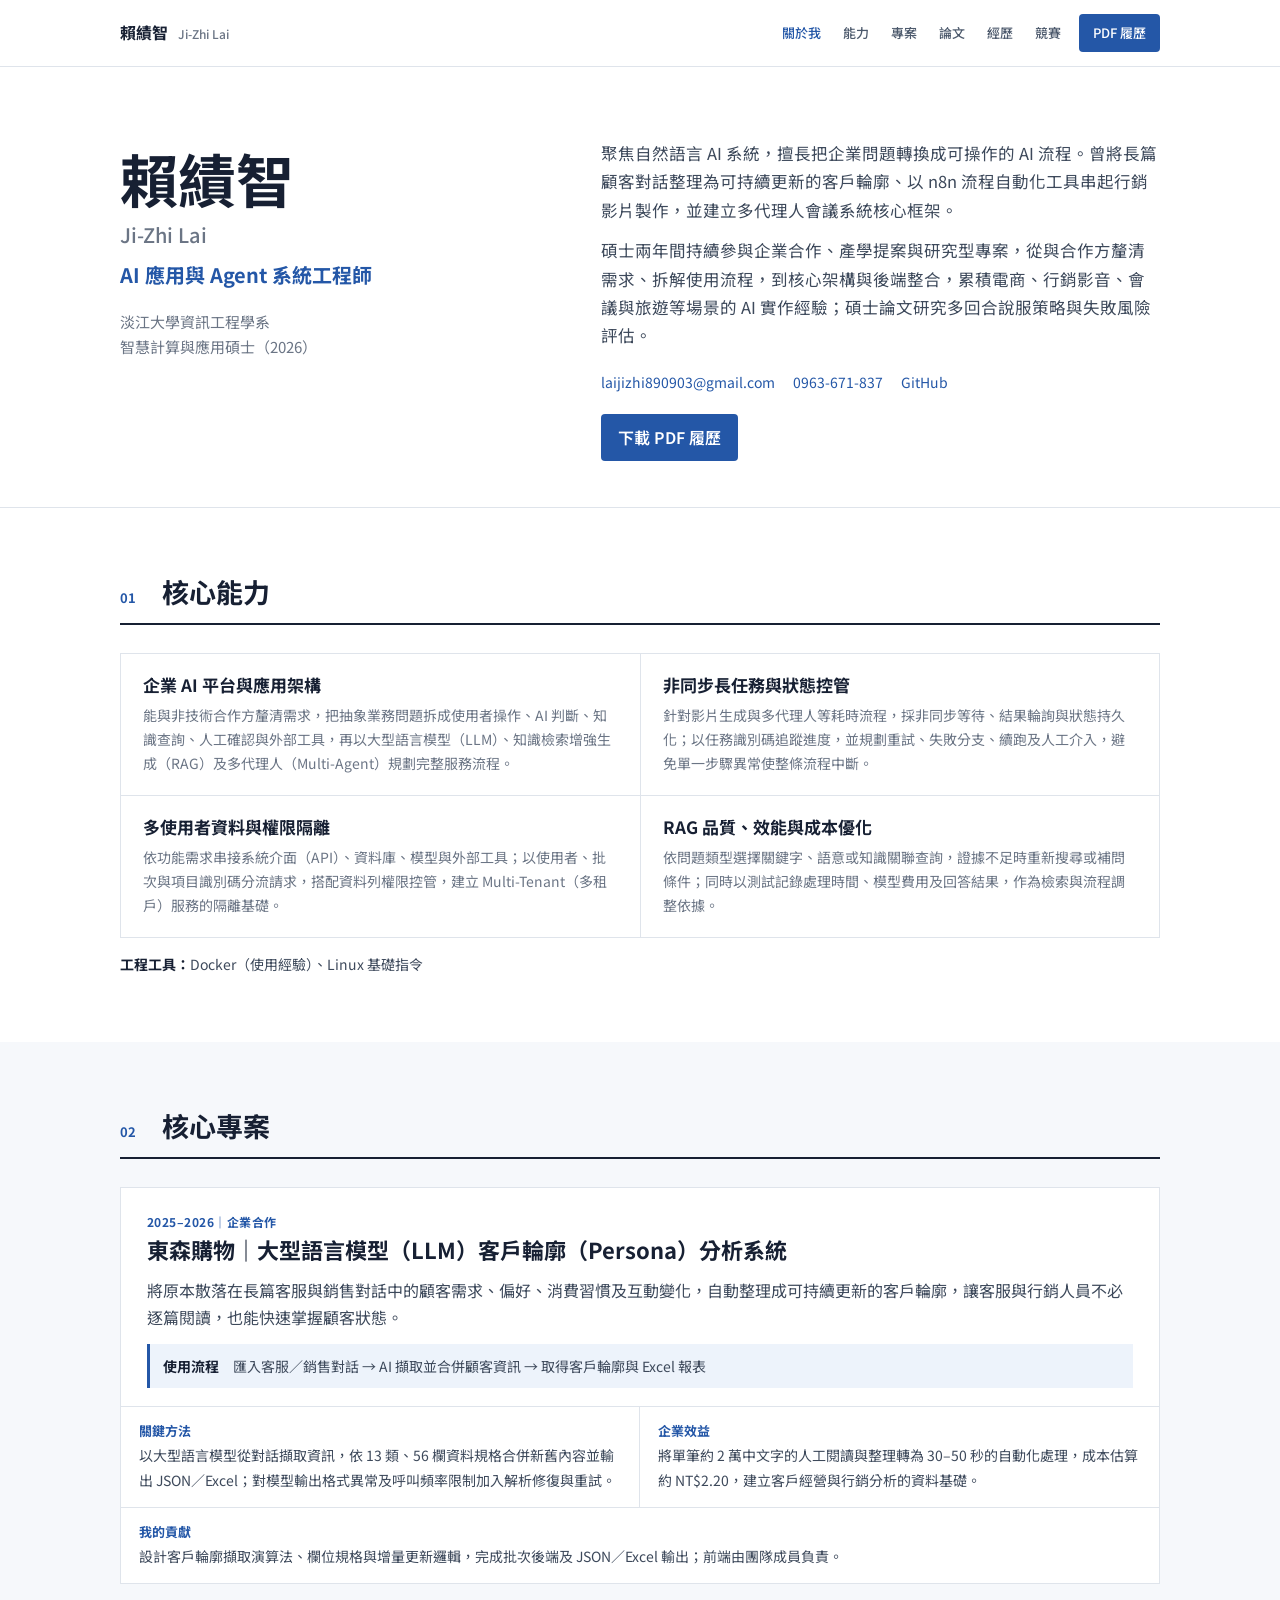
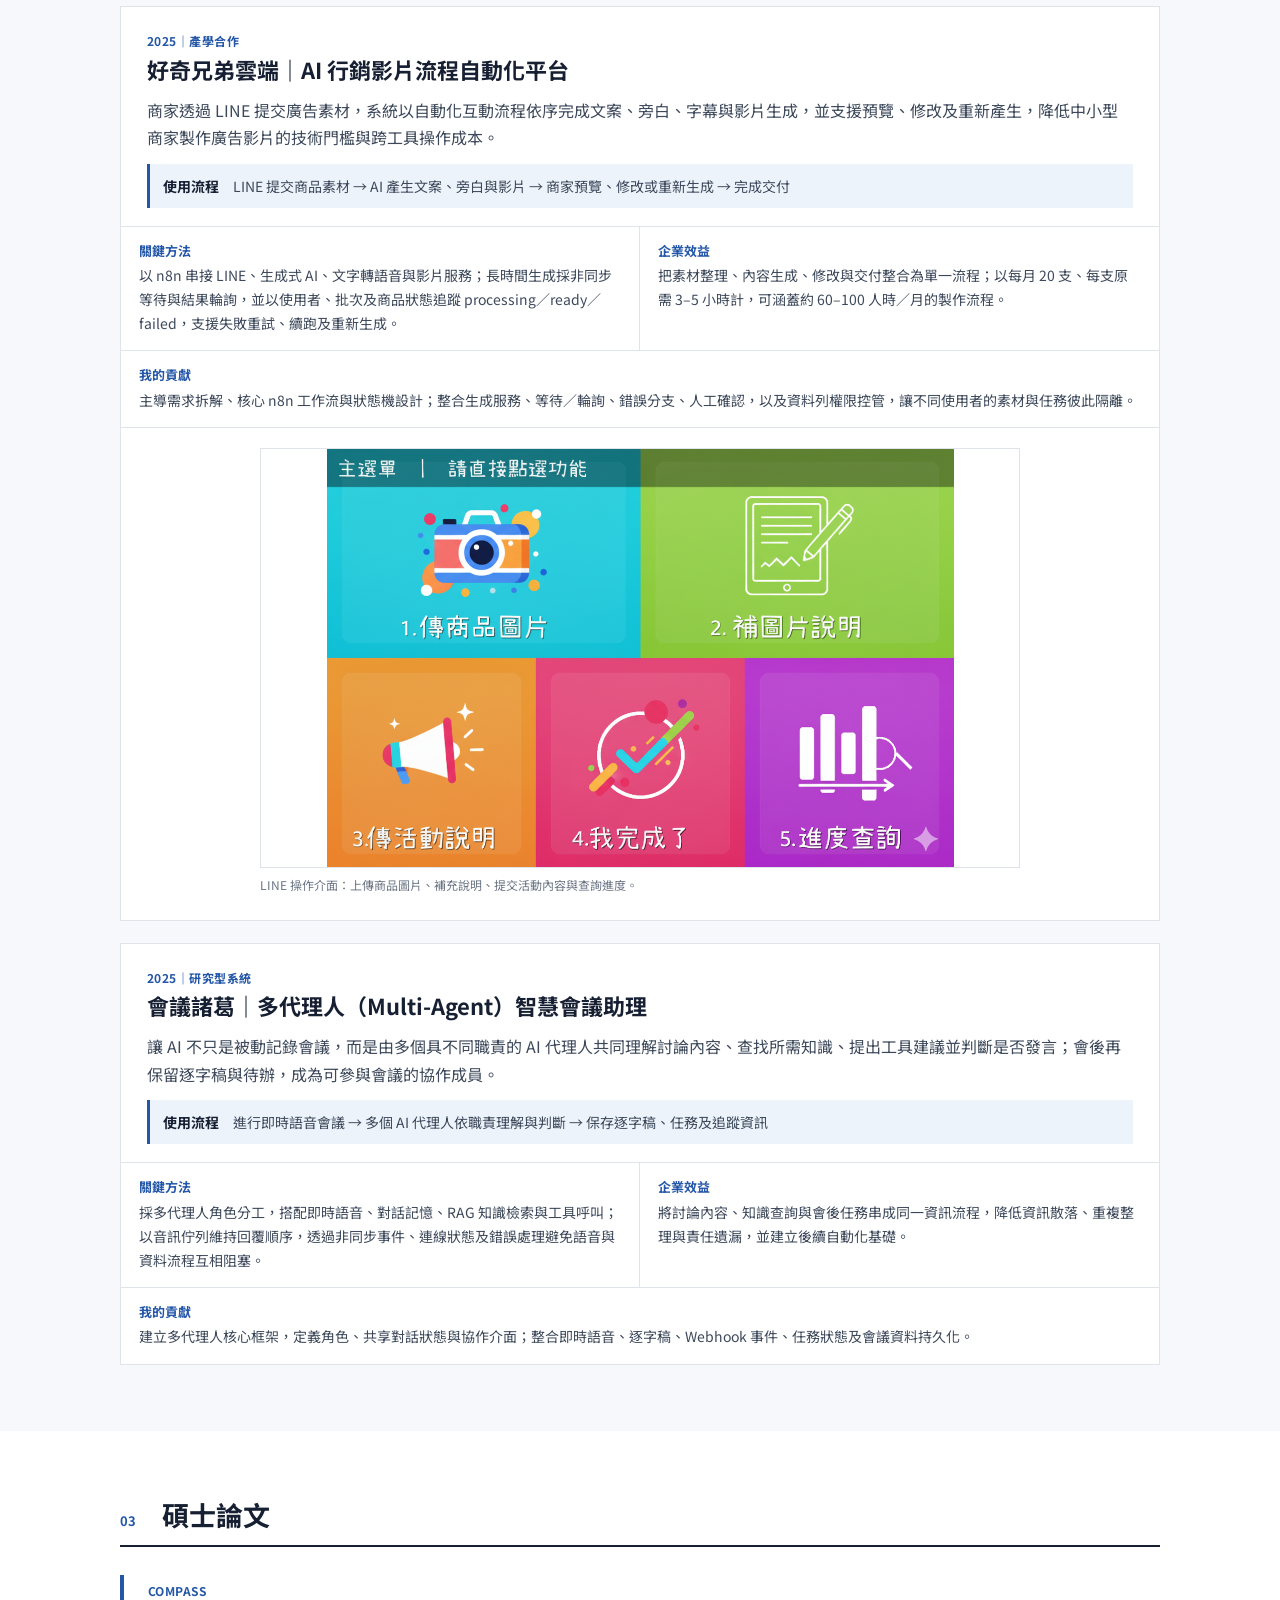
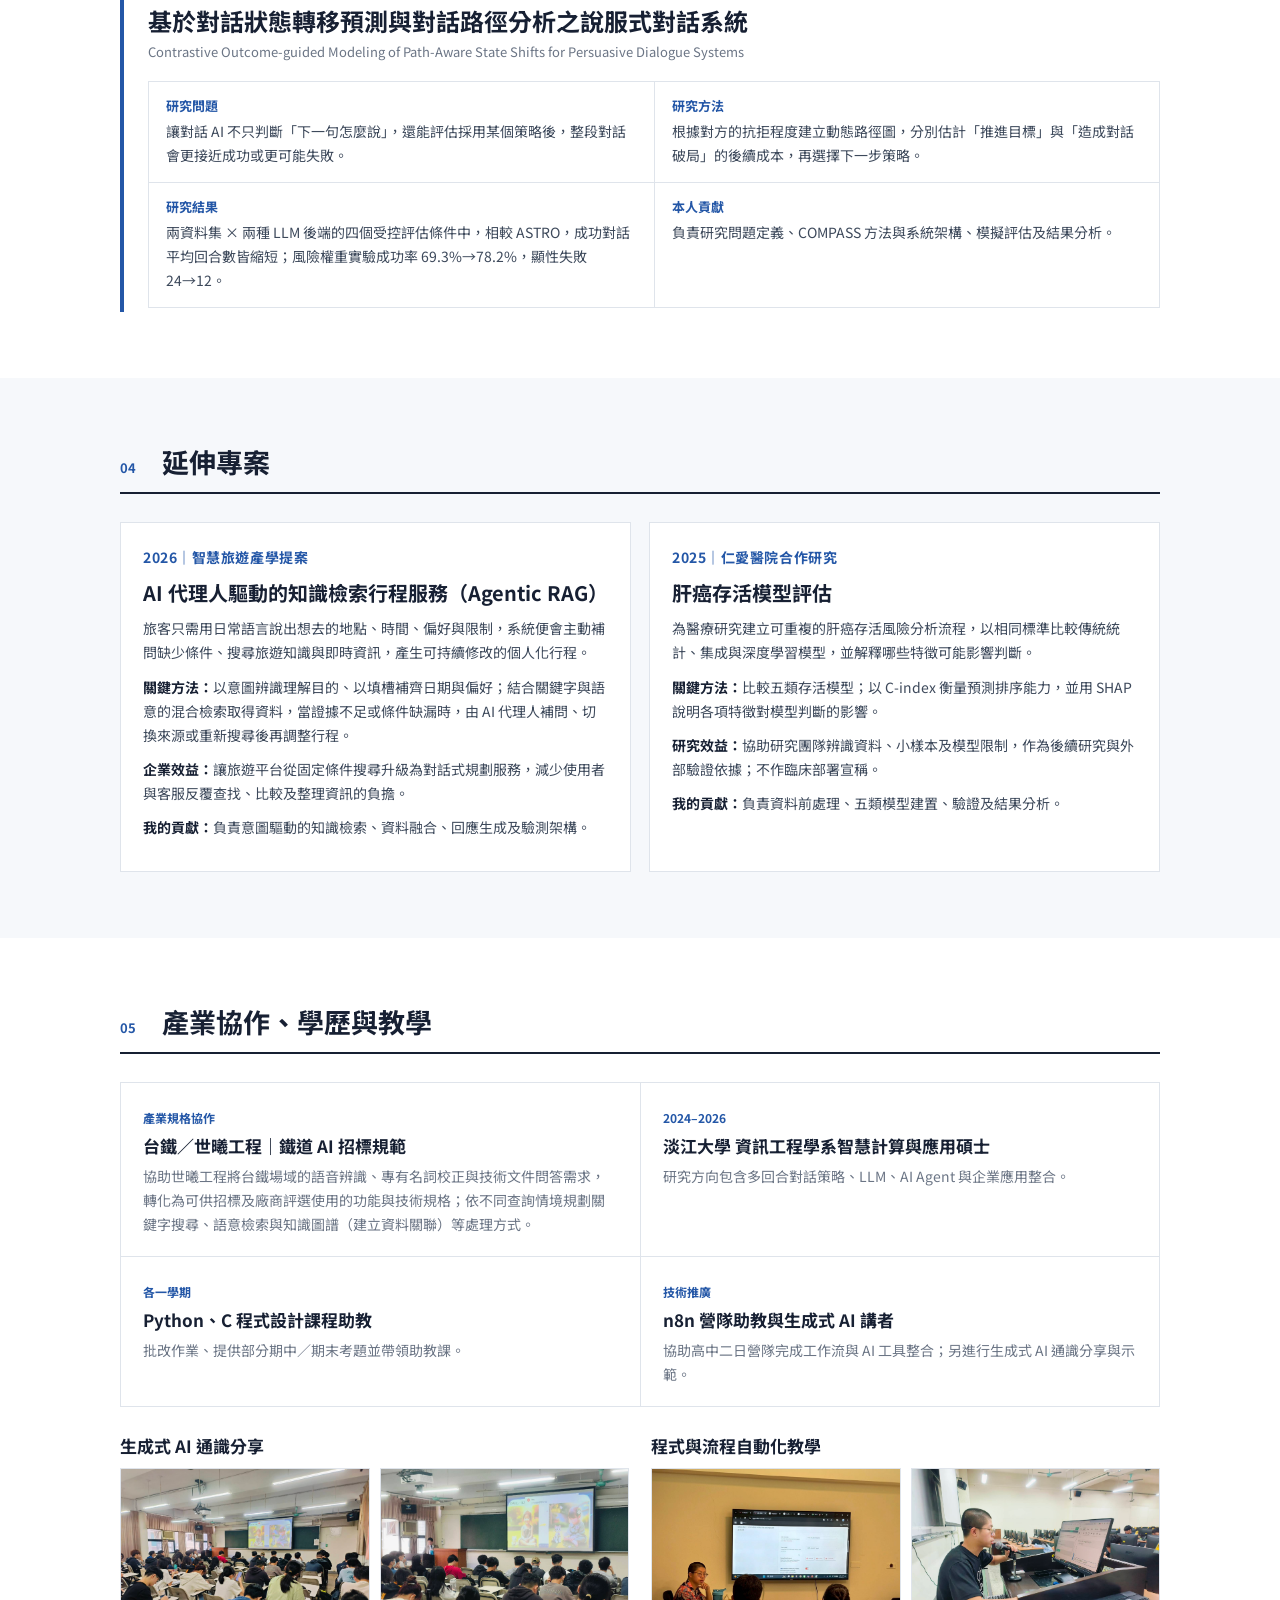
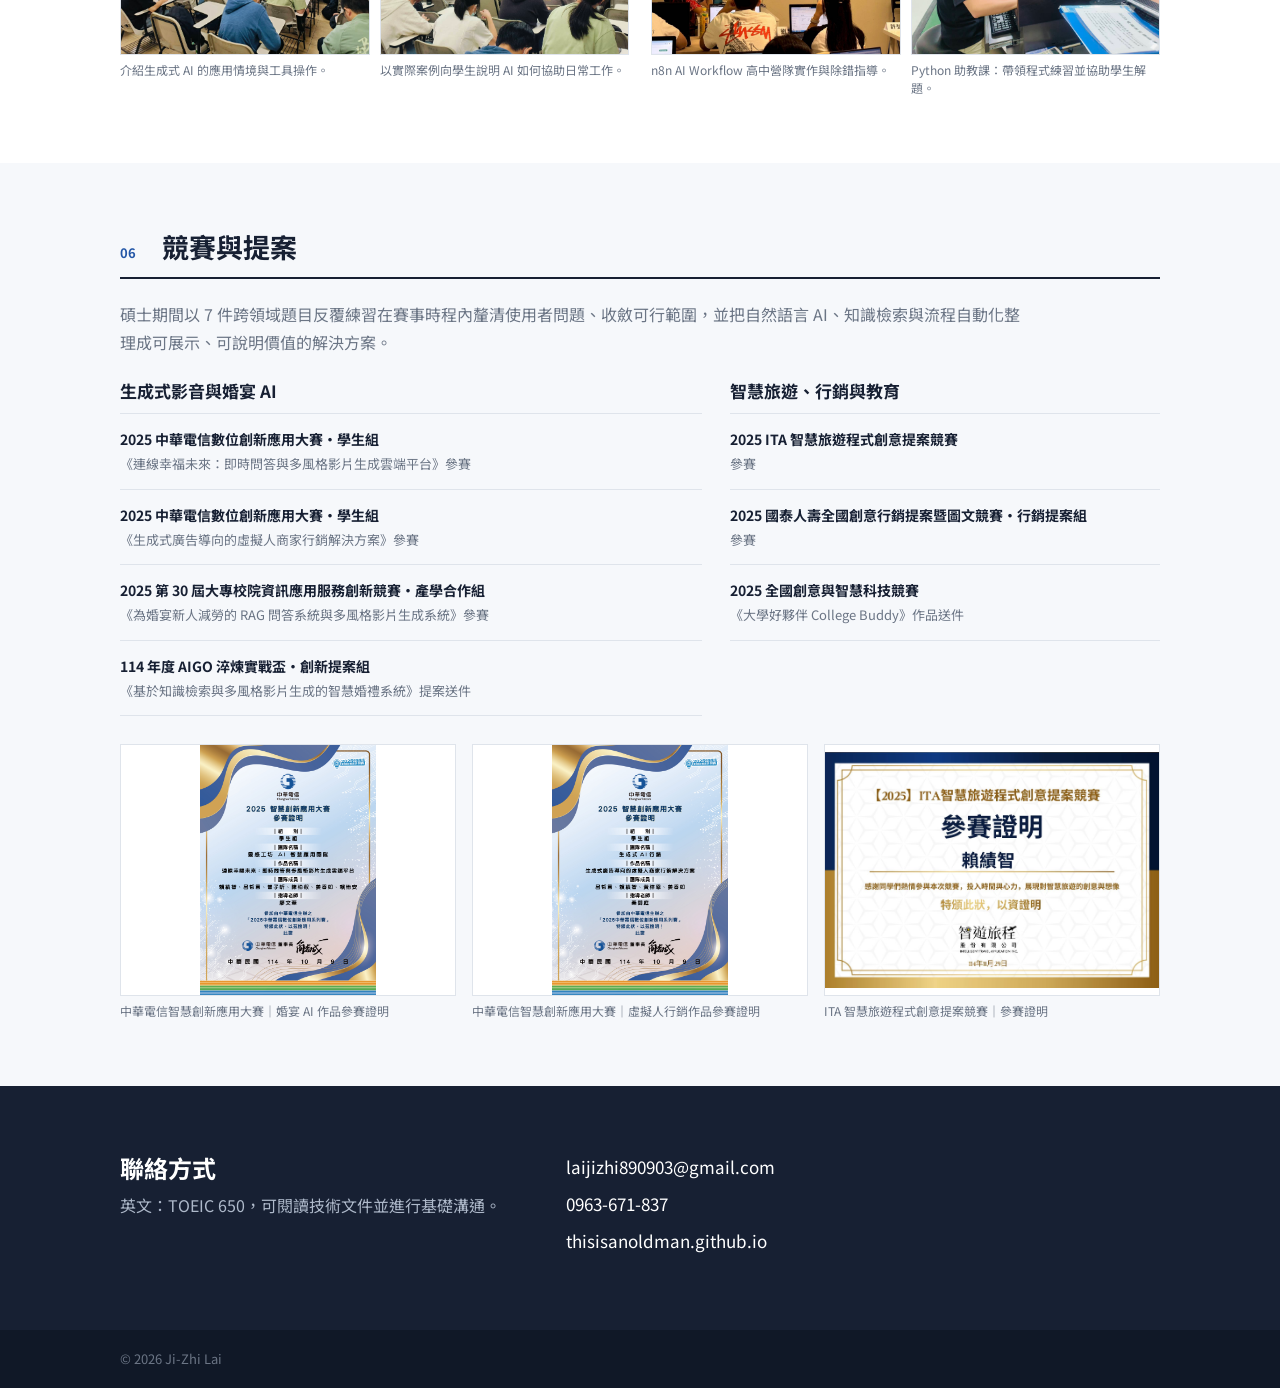
==== index.html @ d671dd52 "Refine resume narrative and project evidence" ====
<!doctype html>
<html lang="zh-Hant-TW">
<head>
  <meta charset="utf-8">
  <meta name="viewport" content="width=device-width, initial-scale=1">
  <meta name="description" content="賴績智的 NLP、LLM、Multi-Agent、RAG 與流程自動化履歷。">
  <meta name="theme-color" content="#ffffff">
  <title>賴績智 Ji-Zhi Lai｜AI 應用與 Agent 系統工程師</title>
  <link rel="preconnect" href="https://fonts.googleapis.com">
  <link rel="preconnect" href="https://fonts.gstatic.com" crossorigin>
  <link href="https://fonts.googleapis.com/css2?family=Noto+Sans+TC:wght@400;500;600;700&display=swap" rel="stylesheet">
  <link rel="stylesheet" href="styles.css">
  <script src="script.js" defer></script>
</head>
<body>
  <a class="skip-link" href="#main">跳至主要內容</a>

  <header class="site-header">
    <div class="container header-inner">
      <a class="brand" href="#about">賴績智 <span>Ji-Zhi Lai</span></a>
      <button class="menu-toggle" type="button" aria-expanded="false" aria-controls="site-nav" aria-label="開啟導覽"><span></span><span></span><span></span></button>
      <nav id="site-nav" class="site-nav" aria-label="履歷章節">
        <a href="#about">關於我</a>
        <a href="#skills">能力</a>
        <a href="#projects">專案</a>
        <a href="#research">論文</a>
        <a href="#experience">經歷</a>
        <a href="#competitions">競賽</a>
        <a class="pdf-link" href="resume.pdf" download>PDF 履歷</a>
      </nav>
    </div>
  </header>

  <main id="main">
    <section id="about" class="hero">
      <div class="container hero-grid">
        <div class="identity">
          <h1>賴績智 <span>Ji-Zhi Lai</span></h1>
          <p class="job-title">AI 應用與 Agent 系統工程師</p>
          <p class="degree">淡江大學資訊工程學系<br>智慧計算與應用碩士（2026）</p>
        </div>
        <div class="hero-copy">
          <p>聚焦自然語言 AI 系統，擅長把企業問題轉換成可操作的 AI 流程。曾將長篇顧客對話整理為可持續更新的客戶輪廓、以 n8n 流程自動化工具串起行銷影片製作，並建立多代理人會議系統核心框架。</p>
          <p>碩士兩年間持續參與企業合作、產學提案與研究型專案，從與合作方釐清需求、拆解使用流程，到核心架構與後端整合，累積電商、行銷影音、會議與旅遊等場景的 AI 實作經驗；碩士論文研究多回合說服策略與失敗風險評估。</p>
          <div class="contact-list">
            <a href="mailto:laijizhi890903@gmail.com">laijizhi890903@gmail.com</a>
            <a href="tel:+886963671837">0963-671-837</a>
            <a href="https://github.com/thisisanOldMan" target="_blank" rel="noreferrer">GitHub</a>
          </div>
          <a class="primary-button" href="resume.pdf" download>下載 PDF 履歷</a>
        </div>
      </div>
    </section>

    <section id="skills" class="section">
      <div class="container">
        <div class="section-title"><p>01</p><h2>核心能力</h2></div>
        <div class="skill-grid">
          <article><h3>企業 AI 平台與應用架構</h3><p>能與非技術合作方釐清需求，把抽象業務問題拆成使用者操作、AI 判斷、知識查詢、人工確認與外部工具，再以大型語言模型（LLM）、知識檢索增強生成（RAG）及多代理人（Multi-Agent）規劃完整服務流程。</p></article>
          <article><h3>非同步長任務與狀態控管</h3><p>針對影片生成與多代理人等耗時流程，採非同步等待、結果輪詢與狀態持久化；以任務識別碼追蹤進度，並規劃重試、失敗分支、續跑及人工介入，避免單一步驟異常使整條流程中斷。</p></article>
          <article><h3>多使用者資料與權限隔離</h3><p>依功能需求串接系統介面（API）、資料庫、模型與外部工具；以使用者、批次與項目識別碼分流請求，搭配資料列權限控管，建立 Multi-Tenant（多租戶）服務的隔離基礎。</p></article>
          <article><h3>RAG 品質、效能與成本優化</h3><p>依問題類型選擇關鍵字、語意或知識關聯查詢，證據不足時重新搜尋或補問條件；同時以測試記錄處理時間、模型費用及回答結果，作為檢索與流程調整依據。</p></article>
        </div>
        <p class="tool-note"><strong>工程工具：</strong>Docker（使用經驗）、Linux 基礎指令</p>
      </div>
    </section>

    <section id="projects" class="section section-muted">
      <div class="container">
        <div class="section-title"><p>02</p><h2>核心專案</h2></div>

        <article class="project-card">
          <header><p>2025–2026｜企業合作</p><h3>東森購物｜大型語言模型（LLM）客戶輪廓（Persona）分析系統</h3></header>
          <p class="project-lead">將原本散落在長篇客服與銷售對話中的顧客需求、偏好、消費習慣及互動變化，自動整理成可持續更新的客戶輪廓，讓客服與行銷人員不必逐篇閱讀，也能快速掌握顧客狀態。</p>
          <p class="flow"><strong>使用流程</strong>　匯入客服／銷售對話 → AI 擷取並合併顧客資訊 → 取得客戶輪廓與 Excel 報表</p>
          <div class="project-grid">
            <div><h4>關鍵方法</h4><p>以大型語言模型從對話擷取資訊，依 13 類、56 欄資料規格合併新舊內容並輸出 JSON／Excel；對模型輸出格式異常及呼叫頻率限制加入解析修復與重試。</p></div>
            <div><h4>企業效益</h4><p>將單筆約 2 萬中文字的人工閱讀與整理轉為 30–50 秒的自動化處理，成本估算約 NT$2.20，建立客戶經營與行銷分析的資料基礎。</p></div>
            <div class="wide"><h4>我的貢獻</h4><p>設計客戶輪廓擷取演算法、欄位規格與增量更新邏輯，完成批次後端及 JSON／Excel 輸出；前端由團隊成員負責。</p></div>
          </div>
        </article>

        <article class="project-card">
          <header><p>2025｜產學合作</p><h3>好奇兄弟雲端｜AI 行銷影片流程自動化平台</h3></header>
          <p class="project-lead">商家透過 LINE 提交廣告素材，系統以自動化互動流程依序完成文案、旁白、字幕與影片生成，並支援預覽、修改及重新產生，降低中小型商家製作廣告影片的技術門檻與跨工具操作成本。</p>
          <p class="flow"><strong>使用流程</strong>　LINE 提交商品素材 → AI 產生文案、旁白與影片 → 商家預覽、修改或重新生成 → 完成交付</p>
          <div class="project-grid">
            <div><h4>關鍵方法</h4><p>以 n8n 串接 LINE、生成式 AI、文字轉語音與影片服務；長時間生成採非同步等待與結果輪詢，並以使用者、批次及商品狀態追蹤 processing／ready／failed，支援失敗重試、續跑及重新生成。</p></div>
            <div><h4>企業效益</h4><p>把素材整理、內容生成、修改與交付整合為單一流程；以每月 20 支、每支原需 3–5 小時計，可涵蓋約 60–100 人時／月的製作流程。</p></div>
            <div class="wide"><h4>我的貢獻</h4><p>主導需求拆解、核心 n8n 工作流與狀態機設計；整合生成服務、等待／輪詢、錯誤分支、人工確認，以及資料列權限控管，讓不同使用者的素材與任務彼此隔離。</p></div>
          </div>
          <figure class="project-visual"><img src="assets/good-brothers-line-menu.png" alt="商家在 LINE 上操作 AI 行銷影片服務的功能選單" loading="lazy"><figcaption>LINE 操作介面：上傳商品圖片、補充說明、提交活動內容與查詢進度。</figcaption></figure>
        </article>

        <article class="project-card">
          <header><p>2025｜研究型系統</p><h3>會議諸葛｜多代理人（Multi-Agent）智慧會議助理</h3></header>
          <p class="project-lead">讓 AI 不只是被動記錄會議，而是由多個具不同職責的 AI 代理人共同理解討論內容、查找所需知識、提出工具建議並判斷是否發言；會後再保留逐字稿與待辦，成為可參與會議的協作成員。</p>
          <p class="flow"><strong>使用流程</strong>　進行即時語音會議 → 多個 AI 代理人依職責理解與判斷 → 保存逐字稿、任務及追蹤資訊</p>
          <div class="project-grid">
            <div><h4>關鍵方法</h4><p>採多代理人角色分工，搭配即時語音、對話記憶、RAG 知識檢索與工具呼叫；以音訊佇列維持回覆順序，透過非同步事件、連線狀態及錯誤處理避免語音與資料流程互相阻塞。</p></div>
            <div><h4>企業效益</h4><p>將討論內容、知識查詢與會後任務串成同一資訊流程，降低資訊散落、重複整理與責任遺漏，並建立後續自動化基礎。</p></div>
            <div class="wide"><h4>我的貢獻</h4><p>建立多代理人核心框架，定義角色、共享對話狀態與協作介面；整合即時語音、逐字稿、Webhook 事件、任務狀態及會議資料持久化。</p></div>
          </div>
        </article>
      </div>
    </section>

    <section id="research" class="section">
      <div class="container">
        <div class="section-title"><p>03</p><h2>碩士論文</h2></div>
        <article class="thesis-card">
          <p class="kicker">COMPASS</p>
          <h3>基於對話狀態轉移預測與對話路徑分析之說服式對話系統</h3>
          <p class="english-title">Contrastive Outcome-guided Modeling of Path-Aware State Shifts for Persuasive Dialogue Systems</p>
          <div class="thesis-grid">
            <div><h4>研究問題</h4><p>讓對話 AI 不只判斷「下一句怎麼說」，還能評估採用某個策略後，整段對話會更接近成功或更可能失敗。</p></div>
            <div><h4>研究方法</h4><p>根據對方的抗拒程度建立動態路徑圖，分別估計「推進目標」與「造成對話破局」的後續成本，再選擇下一步策略。</p></div>
            <div><h4>研究結果</h4><p>兩資料集 × 兩種 LLM 後端的四個受控評估條件中，相較 ASTRO，成功對話平均回合數皆縮短；風險權重實驗成功率 69.3%→78.2%，顯性失敗 24→12。</p></div>
            <div><h4>本人貢獻</h4><p>負責研究問題定義、COMPASS 方法與系統架構、模擬評估及結果分析。</p></div>
          </div>
        </article>
      </div>
    </section>

    <section id="additional-projects" class="section section-muted">
      <div class="container">
        <div class="section-title"><p>04</p><h2>延伸專案</h2></div>
        <div class="compact-projects">
          <article>
            <p class="kicker">2026｜智慧旅遊產學提案</p>
            <h3>AI 代理人驅動的知識檢索行程服務（Agentic RAG）</h3>
            <p>旅客只需用日常語言說出想去的地點、時間、偏好與限制，系統便會主動補問缺少條件、搜尋旅遊知識與即時資訊，產生可持續修改的個人化行程。</p>
            <p><strong>關鍵方法：</strong>以意圖辨識理解目的、以填槽補齊日期與偏好；結合關鍵字與語意的混合檢索取得資料，當證據不足或條件缺漏時，由 AI 代理人補問、切換來源或重新搜尋後再調整行程。</p>
            <p><strong>企業效益：</strong>讓旅遊平台從固定條件搜尋升級為對話式規劃服務，減少使用者與客服反覆查找、比較及整理資訊的負擔。</p>
            <p><strong>我的貢獻：</strong>負責意圖驅動的知識檢索、資料融合、回應生成及驗測架構。</p>
          </article>
          <article>
            <p class="kicker">2025｜仁愛醫院合作研究</p>
            <h3>肝癌存活模型評估</h3>
            <p>為醫療研究建立可重複的肝癌存活風險分析流程，以相同標準比較傳統統計、集成與深度學習模型，並解釋哪些特徵可能影響判斷。</p>
            <p><strong>關鍵方法：</strong>比較五類存活模型；以 C-index 衡量預測排序能力，並用 SHAP 說明各項特徵對模型判斷的影響。</p>
            <p><strong>研究效益：</strong>協助研究團隊辨識資料、小樣本及模型限制，作為後續研究與外部驗證依據；不作臨床部署宣稱。</p>
            <p><strong>我的貢獻：</strong>負責資料前處理、五類模型建置、驗證及結果分析。</p>
          </article>
        </div>
      </div>
    </section>

    <section id="experience" class="section">
      <div class="container">
        <div class="section-title"><p>05</p><h2>產業協作、學歷與教學</h2></div>
        <div class="experience-grid">
          <article><span>產業規格協作</span><h3>台鐵／世曦工程｜鐵道 AI 招標規範</h3><p>協助世曦工程將台鐵場域的語音辨識、專有名詞校正與技術文件問答需求，轉化為可供招標及廠商評選使用的功能與技術規格；依不同查詢情境規劃關鍵字搜尋、語意檢索與知識圖譜（建立資料關聯）等處理方式。</p></article>
          <article><span>2024–2026</span><h3>淡江大學 資訊工程學系智慧計算與應用碩士</h3><p>研究方向包含多回合對話策略、LLM、AI Agent 與企業應用整合。</p></article>
          <article><span>各一學期</span><h3>Python、C 程式設計課程助教</h3><p>批改作業、提供部分期中／期末考題並帶領助教課。</p></article>
          <article><span>技術推廣</span><h3>n8n 營隊助教與生成式 AI 講者</h3><p>協助高中二日營隊完成工作流與 AI 工具整合；另進行生成式 AI 通識分享與示範。</p></article>
        </div>
        <div class="photo-stories" aria-label="教學與演講活動照片">
          <section><h3>生成式 AI 通識分享</h3><div class="photo-grid"><figure><img src="assets/talk-generative-ai-01.jpg" alt="賴績智在教室進行生成式 AI 通識演講" loading="lazy"><figcaption>介紹生成式 AI 的應用情境與工具操作。</figcaption></figure><figure><img src="assets/talk-generative-ai-02.jpg" alt="生成式 AI 通識分享現場" loading="lazy"><figcaption>以實際案例向學生說明 AI 如何協助日常工作。</figcaption></figure></div></section>
          <section><h3>程式與流程自動化教學</h3><div class="photo-grid"><figure><img src="assets/teaching-n8n-workshop.jpg" alt="n8n 流程自動化課程現場" loading="lazy"><figcaption>n8n AI Workflow 高中營隊實作與除錯指導。</figcaption></figure><figure><img src="assets/teaching-python-class.jpg" alt="Python 程式設計助教課現場" loading="lazy"><figcaption>Python 助教課：帶領程式練習並協助學生解題。</figcaption></figure></div></section>
        </div>
      </div>
    </section>

    <section id="competitions" class="section section-muted">
      <div class="container">
        <div class="section-title"><p>06</p><h2>競賽與提案</h2></div>
        <p class="section-intro">碩士期間以 7 件跨領域題目反覆練習在賽事時程內釐清使用者問題、收斂可行範圍，並把自然語言 AI、知識檢索與流程自動化整理成可展示、可說明價值的解決方案。</p>
        <div class="competition-groups">
          <section><h3>生成式影音與婚宴 AI</h3><ul>
            <li><strong>2025 中華電信數位創新應用大賽・學生組</strong><span>《連線幸福未來：即時問答與多風格影片生成雲端平台》參賽</span></li>
            <li><strong>2025 中華電信數位創新應用大賽・學生組</strong><span>《生成式廣告導向的虛擬人商家行銷解決方案》參賽</span></li>
            <li><strong>2025 第 30 屆大專校院資訊應用服務創新競賽・產學合作組</strong><span>《為婚宴新人減勞的 RAG 問答系統與多風格影片生成系統》參賽</span></li>
            <li><strong>114 年度 AIGO 淬煉實戰盃・創新提案組</strong><span>《基於知識檢索與多風格影片生成的智慧婚禮系統》提案送件</span></li>
          </ul></section>
          <section><h3>智慧旅遊、行銷與教育</h3><ul>
            <li><strong>2025 ITA 智慧旅遊程式創意提案競賽</strong><span>參賽</span></li>
            <li><strong>2025 國泰人壽全國創意行銷提案暨圖文競賽・行銷提案組</strong><span>參賽</span></li>
            <li><strong>2025 全國創意與智慧科技競賽</strong><span>《大學好夥伴 College Buddy》作品送件</span></li>
          </ul></section>
        </div>
        <div class="certificate-gallery" aria-label="正式參賽證明">
          <figure><a href="assets/certificate-cht-wedding.jpg" target="_blank" rel="noreferrer"><img src="assets/certificate-cht-wedding.jpg" alt="中華電信智慧創新應用大賽婚宴作品參賽證明" loading="lazy"></a><figcaption>中華電信智慧創新應用大賽｜婚宴 AI 作品參賽證明</figcaption></figure>
          <figure><a href="assets/certificate-cht-virtual-human.jpg" target="_blank" rel="noreferrer"><img src="assets/certificate-cht-virtual-human.jpg" alt="中華電信智慧創新應用大賽虛擬人行銷作品參賽證明" loading="lazy"></a><figcaption>中華電信智慧創新應用大賽｜虛擬人行銷作品參賽證明</figcaption></figure>
          <figure><a href="assets/certificate-ita-travel.jpg" target="_blank" rel="noreferrer"><img src="assets/certificate-ita-travel.jpg" alt="ITA 智慧旅遊程式創意提案競賽參賽證明" loading="lazy"></a><figcaption>ITA 智慧旅遊程式創意提案競賽｜參賽證明</figcaption></figure>
        </div>
      </div>
    </section>

    <section id="contact" class="section contact-section">
      <div class="container contact-grid">
        <div><h2>聯絡方式</h2><p>英文：TOEIC 650，可閱讀技術文件並進行基礎溝通。</p></div>
        <div><a href="mailto:laijizhi890903@gmail.com">laijizhi890903@gmail.com</a><a href="tel:+886963671837">0963-671-837</a><a href="https://thisisanoldman.github.io">thisisanoldman.github.io</a></div>
      </div>
    </section>
  </main>
  <footer class="site-footer"><div class="container">© 2026 Ji-Zhi Lai</div></footer>
</body>
</html>
---- styles.css ----
:root {
  --white: #fff;
  --soft: #f6f8fb;
  --text: #172033;
  --body: #3d495b;
  --muted: #6b7585;
  --blue: #2457a7;
  --blue-soft: #edf3fb;
  --line: #dfe4eb;
  --container: 1040px;
  --header: 66px;
}

* { box-sizing: border-box; }
html { scroll-behavior: smooth; scroll-padding-top: calc(var(--header) + 20px); }
body { margin: 0; color: var(--body); background: var(--white); font-family: "Noto Sans TC", "Microsoft JhengHei", sans-serif; font-size: 16px; line-height: 1.72; }
a { color: inherit; text-decoration: none; }
h1, h2, h3, h4, p, ul { margin-top: 0; }
h1, h2, h3, h4, strong { color: var(--text); }
h1, h2, h3, h4 { line-height: 1.35; }
:focus-visible { outline: 3px solid var(--blue); outline-offset: 3px; }
.container { width: min(calc(100% - 40px), var(--container)); margin-inline: auto; }
.skip-link { position: fixed; top: 8px; left: 8px; z-index: 1000; transform: translateY(-150%); padding: 8px 12px; color: var(--white); background: var(--text); }
.skip-link:focus { transform: translateY(0); }

.site-header { position: sticky; top: 0; z-index: 100; border-bottom: 1px solid var(--line); background: rgba(255,255,255,.97); }
.header-inner { min-height: var(--header); display: flex; align-items: center; justify-content: space-between; gap: 24px; }
.brand { color: var(--text); font-weight: 700; white-space: nowrap; }
.brand span { margin-left: 6px; color: var(--muted); font-size: 12px; font-weight: 500; }
.site-nav { display: flex; align-items: center; gap: 2px; }
.site-nav a { padding: 8px 10px; color: #4c596c; font-size: 13px; font-weight: 500; }
.site-nav a:hover, .site-nav a[aria-current="true"] { color: var(--blue); }
.site-nav .pdf-link { margin-left: 6px; border-radius: 4px; padding-inline: 14px; color: var(--white); background: var(--blue); }
.menu-toggle { display: none; width: 42px; height: 42px; border: 1px solid var(--line); border-radius: 4px; background: var(--white); }
.menu-toggle span { width: 20px; height: 2px; display: block; margin: 4px auto; background: var(--text); }

.hero { padding: 72px 0 0; border-bottom: 1px solid var(--line); }
.hero-grid { display: grid; grid-template-columns: .85fr 1.15fr; gap: 68px; align-items: start; padding-bottom: 46px; }
h1 { margin-bottom: 10px; font-size: clamp(38px, 6vw, 58px); }
h1 span { display: block; margin-top: 4px; color: var(--muted); font-size: 20px; font-weight: 500; }
.job-title { margin-bottom: 16px; color: var(--blue); font-size: 20px; font-weight: 700; }
.degree { margin: 0; color: var(--muted); font-size: 15px; }
.hero-copy > p { margin-bottom: 12px; font-size: 16.5px; }
.contact-list { display: flex; flex-wrap: wrap; gap: 6px 18px; margin: 20px 0; font-size: 14px; }
.contact-list a { color: var(--blue); }
.primary-button { display: inline-block; border-radius: 4px; padding: 10px 17px; color: var(--white); background: var(--blue); font-weight: 600; }
.section { padding: 66px 0; }
.section-muted { background: var(--soft); }
.section-title { display: grid; grid-template-columns: 42px 1fr; align-items: baseline; margin-bottom: 28px; padding-bottom: 12px; border-bottom: 2px solid var(--text); }
.section-title p { margin: 0; color: var(--blue); font-size: 13px; font-weight: 700; }
.section-title h2 { margin: 0; font-size: 27px; }

.skill-grid { display: grid; grid-template-columns: repeat(2, 1fr); border-top: 1px solid var(--line); border-left: 1px solid var(--line); }
.skill-grid article { padding: 20px 22px; border-right: 1px solid var(--line); border-bottom: 1px solid var(--line); }
.skill-grid h3 { margin-bottom: 6px; font-size: 17px; }
.skill-grid p { margin: 0; color: var(--muted); font-size: 14px; }
.tool-note { margin: 14px 0 0; font-size: 14px; }

.project-card { margin-bottom: 22px; border: 1px solid var(--line); background: var(--white); }
.project-card:last-child { margin-bottom: 0; }
.project-card header { padding: 24px 26px 0; }
.project-card header p, .kicker { margin-bottom: 3px; color: var(--blue); font-size: 12px; font-weight: 700; letter-spacing: .04em; }
.project-card h3 { margin-bottom: 0; font-size: 22px; }
.project-lead { margin: 12px 26px; }
.flow { margin: 0 26px 18px; padding: 10px 13px; border-left: 3px solid var(--blue); background: var(--blue-soft); font-size: 14px; }
.project-grid { display: grid; grid-template-columns: repeat(2, 1fr); border-top: 1px solid var(--line); }
.project-grid > div { padding: 15px 18px; border-right: 1px solid var(--line); border-bottom: 1px solid var(--line); }
.project-grid > div:nth-child(2n) { border-right: 0; }
.project-grid > .wide { grid-column: 1 / -1; border-right: 0; border-bottom: 0; }
.project-grid h4, .thesis-grid h4 { margin-bottom: 4px; color: var(--blue); font-size: 13px; }
.project-grid p, .thesis-grid p { margin: 0; font-size: 14px; }
.project-visual { margin: 0; padding: 20px 26px 24px; border-top: 1px solid var(--line); }
.project-visual img { width: min(100%, 760px); max-height: 420px; display: block; margin-inline: auto; border: 1px solid var(--line); object-fit: contain; background: var(--white); }
.project-visual figcaption { width: min(100%, 760px); margin: 7px auto 0; color: var(--muted); font-size: 12px; }

.thesis-card { border-left: 4px solid var(--blue); padding: 6px 0 4px 24px; }
.thesis-card h3 { margin-bottom: 4px; font-size: 24px; }
.english-title { margin-bottom: 18px; color: var(--muted); font-size: 13px; }
.thesis-grid { display: grid; grid-template-columns: repeat(2, 1fr); border-top: 1px solid var(--line); border-left: 1px solid var(--line); }
.thesis-grid > div { padding: 15px 17px; border-right: 1px solid var(--line); border-bottom: 1px solid var(--line); }

.compact-projects { display: grid; grid-template-columns: repeat(2, 1fr); gap: 18px; }
.compact-projects article { border: 1px solid var(--line); padding: 22px; background: var(--white); }
.compact-projects h3 { margin-bottom: 10px; font-size: 20px; }
.compact-projects p { margin-bottom: 10px; font-size: 14px; }

.experience-grid { display: grid; grid-template-columns: repeat(2, 1fr); border-top: 1px solid var(--line); border-left: 1px solid var(--line); }
.experience-grid article { padding: 20px 22px; border-right: 1px solid var(--line); border-bottom: 1px solid var(--line); }
.experience-grid span { color: var(--blue); font-size: 12px; font-weight: 700; }
.experience-grid h3 { margin: 4px 0 6px; font-size: 17px; }
.experience-grid p { margin: 0; color: var(--muted); font-size: 14px; }
.photo-stories { display: grid; grid-template-columns: repeat(2, 1fr); gap: 22px; margin-top: 28px; }
.photo-stories > section { min-width: 0; }
.photo-stories h3 { margin-bottom: 10px; font-size: 17px; }
.photo-grid { display: grid; grid-template-columns: repeat(2, 1fr); gap: 10px; }
.photo-grid figure, .certificate-gallery figure { margin: 0; }
.photo-grid img { width: 100%; aspect-ratio: 4 / 3; display: block; border: 1px solid var(--line); object-fit: cover; background: var(--soft); }
.photo-grid figcaption, .certificate-gallery figcaption { margin-top: 6px; color: var(--muted); font-size: 12px; line-height: 1.5; }

.competition-groups { display: grid; grid-template-columns: 1.15fr .85fr; gap: 28px; }
.section-intro { max-width: 900px; margin: -6px 0 24px; color: var(--muted); }
.competition-groups h3 { margin-bottom: 10px; font-size: 17px; }
.competition-groups ul { margin: 0; padding: 0; list-style: none; border-top: 1px solid var(--line); }
.competition-groups li { padding: 13px 0; border-bottom: 1px solid var(--line); }
.competition-groups strong, .competition-groups span { display: block; }
.competition-groups strong { font-size: 14px; }
.competition-groups span { margin-top: 2px; color: var(--muted); font-size: 13px; }
.certificate-gallery { display: grid; grid-template-columns: repeat(3, 1fr); gap: 16px; margin-top: 28px; }
.certificate-gallery img { width: 100%; aspect-ratio: 4 / 3; display: block; border: 1px solid var(--line); object-fit: contain; background: var(--white); }

.contact-section { color: #dce6f4; background: var(--text); }
.contact-grid { display: grid; grid-template-columns: .8fr 1.2fr; gap: 50px; }
.contact-section h2 { margin-bottom: 8px; color: var(--white); }
.contact-section p { margin: 0; color: #aeb9ca; }
.contact-section a { display: block; width: fit-content; margin-bottom: 8px; color: var(--white); font-size: 17px; }
.site-footer { padding: 18px 0; color: var(--muted); background: #101827; font-size: 13px; }

@media (max-width: 900px) {
  .menu-toggle { display: block; }
  .site-nav { position: absolute; top: var(--header); right: 20px; left: 20px; display: none; flex-direction: column; align-items: stretch; border: 1px solid var(--line); padding: 10px; background: var(--white); box-shadow: 0 12px 30px rgba(23,32,51,.12); }
  .site-nav.open { display: flex; }
  .site-nav a { padding: 10px 12px; }
  .site-nav .pdf-link { margin-left: 0; text-align: center; }
  .hero-grid { grid-template-columns: 1fr; gap: 26px; }
}

@media (max-width: 680px) {
  body { font-size: 15.5px; line-height: 1.65; }
  .container { width: min(calc(100% - 28px), var(--container)); }
  .hero { padding-top: 50px; }
  .hero-grid { padding-bottom: 34px; }
  .section { padding: 50px 0; }
  .skill-grid, .project-grid, .thesis-grid, .compact-projects, .experience-grid, .competition-groups, .contact-grid, .photo-stories, .certificate-gallery { grid-template-columns: 1fr; }
  .project-card header { padding: 21px 19px 0; }
  .project-lead, .flow { margin-inline: 19px; }
  .flow { line-height: 1.7; }
  .project-grid > div, .project-grid > div:nth-child(2n) { border-right: 0; }
  .thesis-card { padding-left: 16px; }
  .thesis-card h3 { font-size: 21px; }
  .photo-grid { grid-template-columns: 1fr 1fr; }
  .project-visual { padding-inline: 19px; }
}

@media (max-width: 430px) {
  .photo-grid { grid-template-columns: 1fr; }
}

@media (prefers-reduced-motion: reduce) { html { scroll-behavior: auto; } }
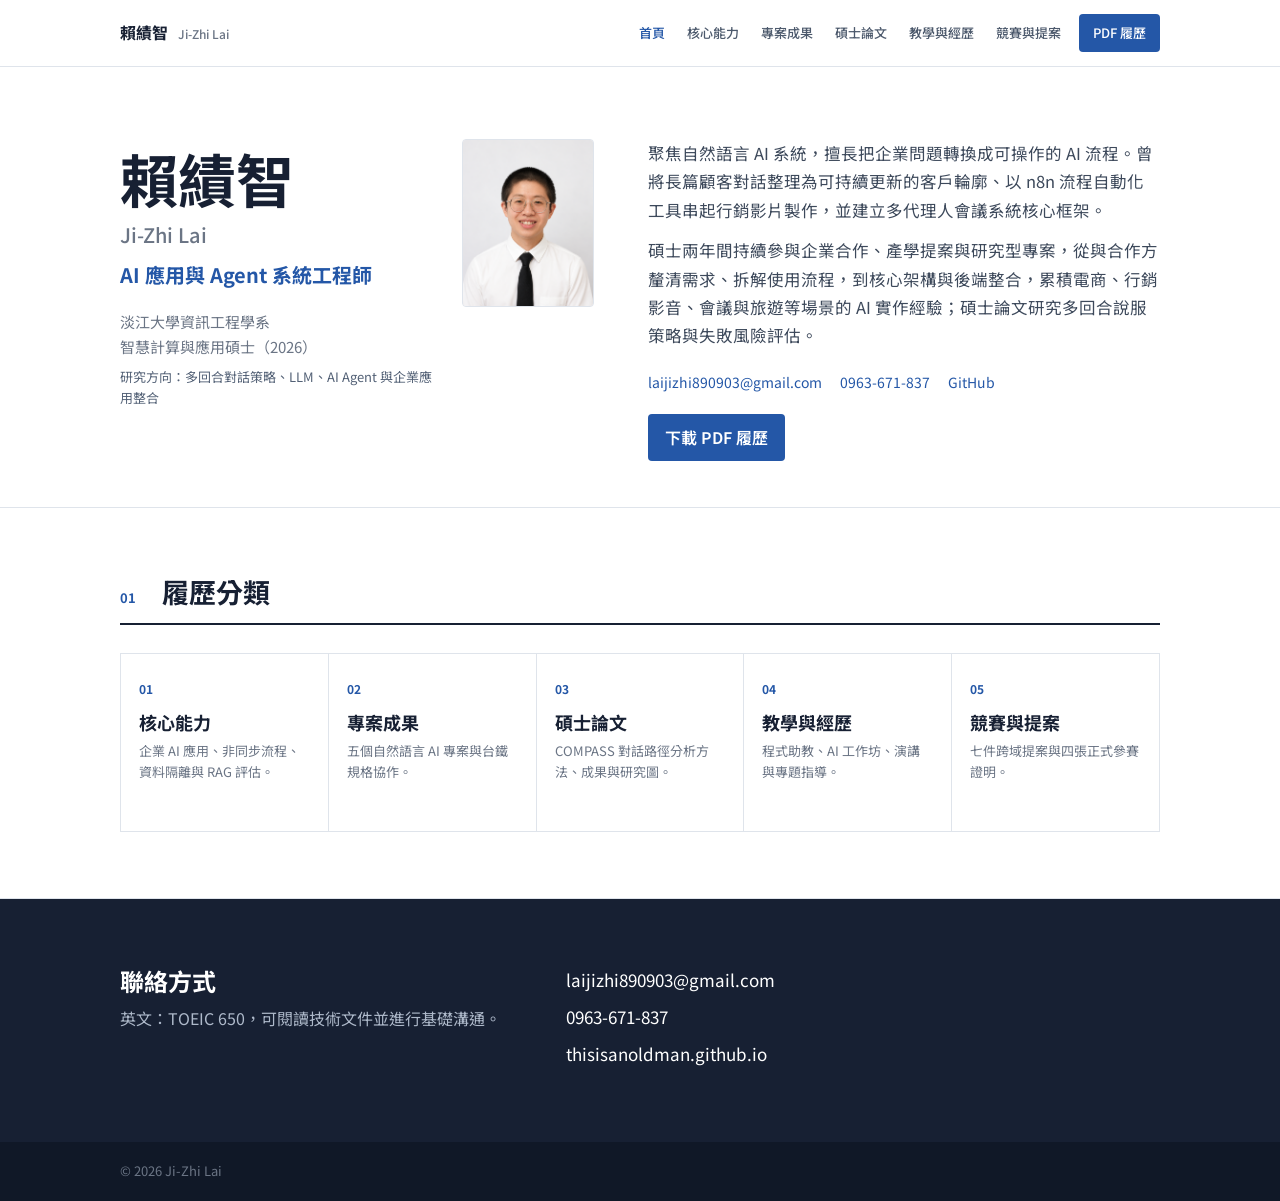
==== commit 79819a91: "Redesign resume as responsive portfolio" ====
--- a/index.html
+++ b/index.html
@@ -12,32 +12,33 @@
   <link rel="stylesheet" href="styles.css">
   <script src="script.js" defer></script>
 </head>
-<body>
+<body id="top" data-page="home">
   <a class="skip-link" href="#main">跳至主要內容</a>
-
   <header class="site-header">
     <div class="container header-inner">
-      <a class="brand" href="#about">賴績智 <span>Ji-Zhi Lai</span></a>
+      <a class="brand" href="index.html">賴績智 <span>Ji-Zhi Lai</span></a>
       <button class="menu-toggle" type="button" aria-expanded="false" aria-controls="site-nav" aria-label="開啟導覽"><span></span><span></span><span></span></button>
-      <nav id="site-nav" class="site-nav" aria-label="履歷章節">
-        <a href="#about">關於我</a>
-        <a href="#skills">能力</a>
-        <a href="#projects">專案</a>
-        <a href="#research">論文</a>
-        <a href="#experience">經歷</a>
-        <a href="#competitions">競賽</a>
+      <nav id="site-nav" class="site-nav" aria-label="履歷分類">
+        <a href="index.html" data-page="home" aria-current="page">首頁</a>
+        <a href="skills.html" data-page="skills">核心能力</a>
+        <a href="projects.html" data-page="projects">專案成果</a>
+        <a href="thesis.html" data-page="thesis">碩士論文</a>
+        <a href="experience.html" data-page="experience">教學與經歷</a>
+        <a href="competitions.html" data-page="competitions">競賽與提案</a>
         <a class="pdf-link" href="resume.pdf" download>PDF 履歷</a>
       </nav>
     </div>
   </header>
-
   <main id="main">
     <section id="about" class="hero">
       <div class="container hero-grid">
         <div class="identity">
-          <h1>賴績智 <span>Ji-Zhi Lai</span></h1>
-          <p class="job-title">AI 應用與 Agent 系統工程師</p>
-          <p class="degree">淡江大學資訊工程學系<br>智慧計算與應用碩士（2026）</p>
+          <div class="identity-copy">
+            <h1>賴績智 <span>Ji-Zhi Lai</span></h1>
+            <p class="job-title">AI 應用與 Agent 系統工程師</p>
+            <p class="degree">淡江大學資訊工程學系<br>智慧計算與應用碩士（2026）<br><span>研究方向：多回合對話策略、LLM、AI Agent 與企業應用整合</span></p>
+          </div>
+          <img class="profile-photo" src="assets/profile-photo.png" alt="賴績智個人照" width="132" height="168">
         </div>
         <div class="hero-copy">
           <p>聚焦自然語言 AI 系統，擅長把企業問題轉換成可操作的 AI 流程。曾將長篇顧客對話整理為可持續更新的客戶輪廓、以 n8n 流程自動化工具串起行銷影片製作，並建立多代理人會議系統核心框架。</p>
@@ -52,137 +53,15 @@
       </div>
     </section>
 
-    <section id="skills" class="section">
+    <section class="section home-directory" aria-labelledby="directory-title">
       <div class="container">
-        <div class="section-title"><p>01</p><h2>核心能力</h2></div>
-        <div class="skill-grid">
-          <article><h3>企業 AI 平台與應用架構</h3><p>能與非技術合作方釐清需求，把抽象業務問題拆成使用者操作、AI 判斷、知識查詢、人工確認與外部工具，再以大型語言模型（LLM）、知識檢索增強生成（RAG）及多代理人（Multi-Agent）規劃完整服務流程。</p></article>
-          <article><h3>非同步長任務與狀態控管</h3><p>針對影片生成與多代理人等耗時流程，採非同步等待、結果輪詢與狀態持久化；以任務識別碼追蹤進度，並規劃重試、失敗分支、續跑及人工介入，避免單一步驟異常使整條流程中斷。</p></article>
-          <article><h3>多使用者資料與權限隔離</h3><p>依功能需求串接系統介面（API）、資料庫、模型與外部工具；以使用者、批次與項目識別碼分流請求，搭配資料列權限控管，建立 Multi-Tenant（多租戶）服務的隔離基礎。</p></article>
-          <article><h3>RAG 品質、效能與成本優化</h3><p>依問題類型選擇關鍵字、語意或知識關聯查詢，證據不足時重新搜尋或補問條件；同時以測試記錄處理時間、模型費用及回答結果，作為檢索與流程調整依據。</p></article>
-        </div>
-        <p class="tool-note"><strong>工程工具：</strong>Docker（使用經驗）、Linux 基礎指令</p>
-      </div>
-    </section>
-
-    <section id="projects" class="section section-muted">
-      <div class="container">
-        <div class="section-title"><p>02</p><h2>核心專案</h2></div>
-
-        <article class="project-card">
-          <header><p>2025–2026｜企業合作</p><h3>東森購物｜大型語言模型（LLM）客戶輪廓（Persona）分析系統</h3></header>
-          <p class="project-lead">將原本散落在長篇客服與銷售對話中的顧客需求、偏好、消費習慣及互動變化，自動整理成可持續更新的客戶輪廓，讓客服與行銷人員不必逐篇閱讀，也能快速掌握顧客狀態。</p>
-          <p class="flow"><strong>使用流程</strong>　匯入客服／銷售對話 → AI 擷取並合併顧客資訊 → 取得客戶輪廓與 Excel 報表</p>
-          <div class="project-grid">
-            <div><h4>關鍵方法</h4><p>以大型語言模型從對話擷取資訊，依 13 類、56 欄資料規格合併新舊內容並輸出 JSON／Excel；對模型輸出格式異常及呼叫頻率限制加入解析修復與重試。</p></div>
-            <div><h4>企業效益</h4><p>將單筆約 2 萬中文字的人工閱讀與整理轉為 30–50 秒的自動化處理，成本估算約 NT$2.20，建立客戶經營與行銷分析的資料基礎。</p></div>
-            <div class="wide"><h4>我的貢獻</h4><p>設計客戶輪廓擷取演算法、欄位規格與增量更新邏輯，完成批次後端及 JSON／Excel 輸出；前端由團隊成員負責。</p></div>
-          </div>
-        </article>
-
-        <article class="project-card">
-          <header><p>2025｜產學合作</p><h3>好奇兄弟雲端｜AI 行銷影片流程自動化平台</h3></header>
-          <p class="project-lead">商家透過 LINE 提交廣告素材，系統以自動化互動流程依序完成文案、旁白、字幕與影片生成，並支援預覽、修改及重新產生，降低中小型商家製作廣告影片的技術門檻與跨工具操作成本。</p>
-          <p class="flow"><strong>使用流程</strong>　LINE 提交商品素材 → AI 產生文案、旁白與影片 → 商家預覽、修改或重新生成 → 完成交付</p>
-          <div class="project-grid">
-            <div><h4>關鍵方法</h4><p>以 n8n 串接 LINE、生成式 AI、文字轉語音與影片服務；長時間生成採非同步等待與結果輪詢，並以使用者、批次及商品狀態追蹤 processing／ready／failed，支援失敗重試、續跑及重新生成。</p></div>
-            <div><h4>企業效益</h4><p>把素材整理、內容生成、修改與交付整合為單一流程；以每月 20 支、每支原需 3–5 小時計，可涵蓋約 60–100 人時／月的製作流程。</p></div>
-            <div class="wide"><h4>我的貢獻</h4><p>主導需求拆解、核心 n8n 工作流與狀態機設計；整合生成服務、等待／輪詢、錯誤分支、人工確認，以及資料列權限控管，讓不同使用者的素材與任務彼此隔離。</p></div>
-          </div>
-          <figure class="project-visual"><img src="assets/good-brothers-line-menu.png" alt="商家在 LINE 上操作 AI 行銷影片服務的功能選單" loading="lazy"><figcaption>LINE 操作介面：上傳商品圖片、補充說明、提交活動內容與查詢進度。</figcaption></figure>
-        </article>
-
-        <article class="project-card">
-          <header><p>2025｜研究型系統</p><h3>會議諸葛｜多代理人（Multi-Agent）智慧會議助理</h3></header>
-          <p class="project-lead">讓 AI 不只是被動記錄會議，而是由多個具不同職責的 AI 代理人共同理解討論內容、查找所需知識、提出工具建議並判斷是否發言；會後再保留逐字稿與待辦，成為可參與會議的協作成員。</p>
-          <p class="flow"><strong>使用流程</strong>　進行即時語音會議 → 多個 AI 代理人依職責理解與判斷 → 保存逐字稿、任務及追蹤資訊</p>
-          <div class="project-grid">
-            <div><h4>關鍵方法</h4><p>採多代理人角色分工，搭配即時語音、對話記憶、RAG 知識檢索與工具呼叫；以音訊佇列維持回覆順序，透過非同步事件、連線狀態及錯誤處理避免語音與資料流程互相阻塞。</p></div>
-            <div><h4>企業效益</h4><p>將討論內容、知識查詢與會後任務串成同一資訊流程，降低資訊散落、重複整理與責任遺漏，並建立後續自動化基礎。</p></div>
-            <div class="wide"><h4>我的貢獻</h4><p>建立多代理人核心框架，定義角色、共享對話狀態與協作介面；整合即時語音、逐字稿、Webhook 事件、任務狀態及會議資料持久化。</p></div>
-          </div>
-        </article>
-      </div>
-    </section>
-
-    <section id="research" class="section">
-      <div class="container">
-        <div class="section-title"><p>03</p><h2>碩士論文</h2></div>
-        <article class="thesis-card">
-          <p class="kicker">COMPASS</p>
-          <h3>基於對話狀態轉移預測與對話路徑分析之說服式對話系統</h3>
-          <p class="english-title">Contrastive Outcome-guided Modeling of Path-Aware State Shifts for Persuasive Dialogue Systems</p>
-          <div class="thesis-grid">
-            <div><h4>研究問題</h4><p>讓對話 AI 不只判斷「下一句怎麼說」，還能評估採用某個策略後，整段對話會更接近成功或更可能失敗。</p></div>
-            <div><h4>研究方法</h4><p>根據對方的抗拒程度建立動態路徑圖，分別估計「推進目標」與「造成對話破局」的後續成本，再選擇下一步策略。</p></div>
-            <div><h4>研究結果</h4><p>兩資料集 × 兩種 LLM 後端的四個受控評估條件中，相較 ASTRO，成功對話平均回合數皆縮短；風險權重實驗成功率 69.3%→78.2%，顯性失敗 24→12。</p></div>
-            <div><h4>本人貢獻</h4><p>負責研究問題定義、COMPASS 方法與系統架構、模擬評估及結果分析。</p></div>
-          </div>
-        </article>
-      </div>
-    </section>
-
-    <section id="additional-projects" class="section section-muted">
-      <div class="container">
-        <div class="section-title"><p>04</p><h2>延伸專案</h2></div>
-        <div class="compact-projects">
-          <article>
-            <p class="kicker">2026｜智慧旅遊產學提案</p>
-            <h3>AI 代理人驅動的知識檢索行程服務（Agentic RAG）</h3>
-            <p>旅客只需用日常語言說出想去的地點、時間、偏好與限制，系統便會主動補問缺少條件、搜尋旅遊知識與即時資訊，產生可持續修改的個人化行程。</p>
-            <p><strong>關鍵方法：</strong>以意圖辨識理解目的、以填槽補齊日期與偏好；結合關鍵字與語意的混合檢索取得資料，當證據不足或條件缺漏時，由 AI 代理人補問、切換來源或重新搜尋後再調整行程。</p>
-            <p><strong>企業效益：</strong>讓旅遊平台從固定條件搜尋升級為對話式規劃服務，減少使用者與客服反覆查找、比較及整理資訊的負擔。</p>
-            <p><strong>我的貢獻：</strong>負責意圖驅動的知識檢索、資料融合、回應生成及驗測架構。</p>
-          </article>
-          <article>
-            <p class="kicker">2025｜仁愛醫院合作研究</p>
-            <h3>肝癌存活模型評估</h3>
-            <p>為醫療研究建立可重複的肝癌存活風險分析流程，以相同標準比較傳統統計、集成與深度學習模型，並解釋哪些特徵可能影響判斷。</p>
-            <p><strong>關鍵方法：</strong>比較五類存活模型；以 C-index 衡量預測排序能力，並用 SHAP 說明各項特徵對模型判斷的影響。</p>
-            <p><strong>研究效益：</strong>協助研究團隊辨識資料、小樣本及模型限制，作為後續研究與外部驗證依據；不作臨床部署宣稱。</p>
-            <p><strong>我的貢獻：</strong>負責資料前處理、五類模型建置、驗證及結果分析。</p>
-          </article>
-        </div>
-      </div>
-    </section>
-
-    <section id="experience" class="section">
-      <div class="container">
-        <div class="section-title"><p>05</p><h2>產業協作、學歷與教學</h2></div>
-        <div class="experience-grid">
-          <article><span>產業規格協作</span><h3>台鐵／世曦工程｜鐵道 AI 招標規範</h3><p>協助世曦工程將台鐵場域的語音辨識、專有名詞校正與技術文件問答需求，轉化為可供招標及廠商評選使用的功能與技術規格；依不同查詢情境規劃關鍵字搜尋、語意檢索與知識圖譜（建立資料關聯）等處理方式。</p></article>
-          <article><span>2024–2026</span><h3>淡江大學 資訊工程學系智慧計算與應用碩士</h3><p>研究方向包含多回合對話策略、LLM、AI Agent 與企業應用整合。</p></article>
-          <article><span>各一學期</span><h3>Python、C 程式設計課程助教</h3><p>批改作業、提供部分期中／期末考題並帶領助教課。</p></article>
-          <article><span>技術推廣</span><h3>n8n 營隊助教與生成式 AI 講者</h3><p>協助高中二日營隊完成工作流與 AI 工具整合；另進行生成式 AI 通識分享與示範。</p></article>
-        </div>
-        <div class="photo-stories" aria-label="教學與演講活動照片">
-          <section><h3>生成式 AI 通識分享</h3><div class="photo-grid"><figure><img src="assets/talk-generative-ai-01.jpg" alt="賴績智在教室進行生成式 AI 通識演講" loading="lazy"><figcaption>介紹生成式 AI 的應用情境與工具操作。</figcaption></figure><figure><img src="assets/talk-generative-ai-02.jpg" alt="生成式 AI 通識分享現場" loading="lazy"><figcaption>以實際案例向學生說明 AI 如何協助日常工作。</figcaption></figure></div></section>
-          <section><h3>程式與流程自動化教學</h3><div class="photo-grid"><figure><img src="assets/teaching-n8n-workshop.jpg" alt="n8n 流程自動化課程現場" loading="lazy"><figcaption>n8n AI Workflow 高中營隊實作與除錯指導。</figcaption></figure><figure><img src="assets/teaching-python-class.jpg" alt="Python 程式設計助教課現場" loading="lazy"><figcaption>Python 助教課：帶領程式練習並協助學生解題。</figcaption></figure></div></section>
-        </div>
-      </div>
-    </section>
-
-    <section id="competitions" class="section section-muted">
-      <div class="container">
-        <div class="section-title"><p>06</p><h2>競賽與提案</h2></div>
-        <p class="section-intro">碩士期間以 7 件跨領域題目反覆練習在賽事時程內釐清使用者問題、收斂可行範圍，並把自然語言 AI、知識檢索與流程自動化整理成可展示、可說明價值的解決方案。</p>
-        <div class="competition-groups">
-          <section><h3>生成式影音與婚宴 AI</h3><ul>
-            <li><strong>2025 中華電信數位創新應用大賽・學生組</strong><span>《連線幸福未來：即時問答與多風格影片生成雲端平台》參賽</span></li>
-            <li><strong>2025 中華電信數位創新應用大賽・學生組</strong><span>《生成式廣告導向的虛擬人商家行銷解決方案》參賽</span></li>
-            <li><strong>2025 第 30 屆大專校院資訊應用服務創新競賽・產學合作組</strong><span>《為婚宴新人減勞的 RAG 問答系統與多風格影片生成系統》參賽</span></li>
-            <li><strong>114 年度 AIGO 淬煉實戰盃・創新提案組</strong><span>《基於知識檢索與多風格影片生成的智慧婚禮系統》提案送件</span></li>
-          </ul></section>
-          <section><h3>智慧旅遊、行銷與教育</h3><ul>
-            <li><strong>2025 ITA 智慧旅遊程式創意提案競賽</strong><span>參賽</span></li>
-            <li><strong>2025 國泰人壽全國創意行銷提案暨圖文競賽・行銷提案組</strong><span>參賽</span></li>
-            <li><strong>2025 全國創意與智慧科技競賽</strong><span>《大學好夥伴 College Buddy》作品送件</span></li>
-          </ul></section>
-        </div>
-        <div class="certificate-gallery" aria-label="正式參賽證明">
-          <figure><a href="assets/certificate-cht-wedding.jpg" target="_blank" rel="noreferrer"><img src="assets/certificate-cht-wedding.jpg" alt="中華電信智慧創新應用大賽婚宴作品參賽證明" loading="lazy"></a><figcaption>中華電信智慧創新應用大賽｜婚宴 AI 作品參賽證明</figcaption></figure>
-          <figure><a href="assets/certificate-cht-virtual-human.jpg" target="_blank" rel="noreferrer"><img src="assets/certificate-cht-virtual-human.jpg" alt="中華電信智慧創新應用大賽虛擬人行銷作品參賽證明" loading="lazy"></a><figcaption>中華電信智慧創新應用大賽｜虛擬人行銷作品參賽證明</figcaption></figure>
-          <figure><a href="assets/certificate-ita-travel.jpg" target="_blank" rel="noreferrer"><img src="assets/certificate-ita-travel.jpg" alt="ITA 智慧旅遊程式創意提案競賽參賽證明" loading="lazy"></a><figcaption>ITA 智慧旅遊程式創意提案競賽｜參賽證明</figcaption></figure>
+        <div class="section-title"><p>01</p><h2 id="directory-title">履歷分類</h2></div>
+        <div class="page-link-grid">
+          <a href="skills.html"><span>01</span><h3>核心能力</h3><p>企業 AI 應用、非同步流程、資料隔離與 RAG 評估。</p></a>
+          <a href="projects.html"><span>02</span><h3>專案成果</h3><p>五個自然語言 AI 專案與台鐵規格協作。</p></a>
+          <a href="thesis.html"><span>03</span><h3>碩士論文</h3><p>COMPASS 對話路徑分析方法、成果與研究圖。</p></a>
+          <a href="experience.html"><span>04</span><h3>教學與經歷</h3><p>程式助教、AI 工作坊、演講與專題指導。</p></a>
+          <a href="competitions.html"><span>05</span><h3>競賽與提案</h3><p>七件跨域提案與四張正式參賽證明。</p></a>
         </div>
       </div>
     </section>
--- a/styles.css
+++ b/styles.css
@@ -9,6 +9,7 @@
   --line: #dfe4eb;
   --container: 1040px;
   --header: 66px;
+  --media-height: 240px;
 }
 
 * { box-sizing: border-box; }
@@ -29,21 +30,38 @@
 .brand span { margin-left: 6px; color: var(--muted); font-size: 12px; font-weight: 500; }
 .site-nav { display: flex; align-items: center; gap: 2px; }
 .site-nav a { padding: 8px 10px; color: #4c596c; font-size: 13px; font-weight: 500; }
-.site-nav a:hover, .site-nav a[aria-current="true"] { color: var(--blue); }
+.site-nav a:hover, .site-nav a[aria-current="page"] { color: var(--blue); }
 .site-nav .pdf-link { margin-left: 6px; border-radius: 4px; padding-inline: 14px; color: var(--white); background: var(--blue); }
 .menu-toggle { display: none; width: 42px; height: 42px; border: 1px solid var(--line); border-radius: 4px; background: var(--white); }
 .menu-toggle span { width: 20px; height: 2px; display: block; margin: 4px auto; background: var(--text); }
 
 .hero { padding: 72px 0 0; border-bottom: 1px solid var(--line); }
-.hero-grid { display: grid; grid-template-columns: .85fr 1.15fr; gap: 68px; align-items: start; padding-bottom: 46px; }
+.hero-grid { display: grid; grid-template-columns: 1fr 1.08fr; gap: 54px; align-items: start; padding-bottom: 46px; }
+.identity { display: grid; grid-template-columns: minmax(0, 1fr) 132px; gap: 22px; align-items: start; }
+.profile-photo { width: 132px; height: 168px; display: block; border: 1px solid var(--line); border-radius: 4px; object-fit: cover; object-position: center 24%; background: var(--soft); }
 h1 { margin-bottom: 10px; font-size: clamp(38px, 6vw, 58px); }
 h1 span { display: block; margin-top: 4px; color: var(--muted); font-size: 20px; font-weight: 500; }
 .job-title { margin-bottom: 16px; color: var(--blue); font-size: 20px; font-weight: 700; }
 .degree { margin: 0; color: var(--muted); font-size: 15px; }
+.degree span { display: inline-block; margin-top: 7px; color: #536176; font-size: 13px; line-height: 1.6; }
 .hero-copy > p { margin-bottom: 12px; font-size: 16.5px; }
 .contact-list { display: flex; flex-wrap: wrap; gap: 6px 18px; margin: 20px 0; font-size: 14px; }
 .contact-list a { color: var(--blue); }
 .primary-button { display: inline-block; border-radius: 4px; padding: 10px 17px; color: var(--white); background: var(--blue); font-weight: 600; }
+.page-hero { padding: 54px 0 30px; border-bottom: 1px solid var(--line); background: var(--soft); }
+.page-hero p { margin-bottom: 4px; color: var(--blue); font-size: 13px; font-weight: 700; letter-spacing: .05em; }
+.page-hero h1 { margin-bottom: 10px; font-size: clamp(32px, 5vw, 44px); }
+.page-hero div > div { max-width: 760px; color: var(--muted); font-size: 15px; }
+.home-directory { border-bottom: 1px solid var(--line); }
+.page-link-grid { display: grid; grid-template-columns: repeat(5, 1fr); border-top: 1px solid var(--line); border-left: 1px solid var(--line); }
+.page-link-grid a { min-width: 0; min-height: 178px; padding: 20px 18px; border-right: 1px solid var(--line); border-bottom: 1px solid var(--line); background: var(--white); transition: background-color .2s ease, transform .2s ease; }
+.page-link-grid a:hover { background: var(--blue-soft); transform: translateY(-2px); }
+.page-link-grid span { color: var(--blue); font-size: 12px; font-weight: 700; }
+.page-link-grid h3 { margin: 9px 0 7px; font-size: 18px; }
+.page-link-grid p { margin: 0; color: var(--muted); font-size: 13px; line-height: 1.6; }
+.page-end { padding: 24px 0 30px; border-top: 1px solid var(--line); background: var(--soft); }
+.back-to-top { min-height: 44px; width: fit-content; display: inline-flex; align-items: center; gap: 9px; border-bottom: 1px solid var(--blue); color: var(--blue); font-weight: 700; }
+.back-to-top span { font-size: 18px; }
 .section { padding: 66px 0; }
 .section-muted { background: var(--soft); }
 .section-title { display: grid; grid-template-columns: 42px 1fr; align-items: baseline; margin-bottom: 28px; padding-bottom: 12px; border-bottom: 2px solid var(--text); }
@@ -70,17 +88,32 @@
 .project-grid h4, .thesis-grid h4 { margin-bottom: 4px; color: var(--blue); font-size: 13px; }
 .project-grid p, .thesis-grid p { margin: 0; font-size: 14px; }
 .project-visual { margin: 0; padding: 20px 26px 24px; border-top: 1px solid var(--line); }
-.project-visual img { width: min(100%, 760px); max-height: 420px; display: block; margin-inline: auto; border: 1px solid var(--line); object-fit: contain; background: var(--white); }
+.project-visual img { width: min(100%, 760px); height: var(--media-height); display: block; margin-inline: auto; border: 1px solid var(--line); object-fit: contain; background: var(--white); }
+.project-visual video { width: 100%; height: var(--media-height); display: block; margin-inline: auto; border: 1px solid var(--line); background: #0d1420; object-fit: contain; }
 .project-visual figcaption { width: min(100%, 760px); margin: 7px auto 0; color: var(--muted); font-size: 12px; }
+.project-media-grid { display: grid; gap: 18px; padding: 20px 26px 24px; border-top: 1px solid var(--line); background: #fbfcfe; }
+.project-media-grid-two { grid-template-columns: minmax(180px, .58fr) minmax(0, 1fr); }
+.project-media-grid .project-visual { padding: 0; border-top: 0; }
+.project-media-grid .project-visual img,
+.project-media-grid .project-visual video { width: 100%; height: var(--media-height); }
+.project-media-grid .project-visual.portrait img { object-fit: contain; }
+.project-media-grid figcaption { width: 100%; }
 
 .thesis-card { border-left: 4px solid var(--blue); padding: 6px 0 4px 24px; }
 .thesis-card h3 { margin-bottom: 4px; font-size: 24px; }
 .english-title { margin-bottom: 18px; color: var(--muted); font-size: 13px; }
 .thesis-grid { display: grid; grid-template-columns: repeat(2, 1fr); border-top: 1px solid var(--line); border-left: 1px solid var(--line); }
 .thesis-grid > div { padding: 15px 17px; border-right: 1px solid var(--line); border-bottom: 1px solid var(--line); }
+.thesis-figures { display: grid; grid-template-columns: repeat(2, 1fr); gap: 16px; margin-top: 18px; }
+.thesis-figures figure { margin: 0; }
+.thesis-figures img { width: 100%; height: var(--media-height); display: block; border: 1px solid var(--line); object-fit: contain; background: var(--white); }
+.thesis-figures figcaption { margin-top: 7px; color: var(--muted); font-size: 12px; line-height: 1.55; }
+.thesis-figures figcaption strong, .thesis-figures figcaption span { display: block; }
+.thesis-figures figcaption strong { margin-bottom: 2px; color: var(--text); font-size: 13px; }
 
 .compact-projects { display: grid; grid-template-columns: repeat(2, 1fr); gap: 18px; }
 .compact-projects article { border: 1px solid var(--line); padding: 22px; background: var(--white); }
+.compact-projects .full-width { grid-column: 1 / -1; }
 .compact-projects h3 { margin-bottom: 10px; font-size: 20px; }
 .compact-projects p { margin-bottom: 10px; font-size: 14px; }
 
@@ -93,9 +126,10 @@
 .photo-stories > section { min-width: 0; }
 .photo-stories h3 { margin-bottom: 10px; font-size: 17px; }
 .photo-grid { display: grid; grid-template-columns: repeat(2, 1fr); gap: 10px; }
-.photo-grid figure, .certificate-gallery figure { margin: 0; }
-.photo-grid img { width: 100%; aspect-ratio: 4 / 3; display: block; border: 1px solid var(--line); object-fit: cover; background: var(--soft); }
-.photo-grid figcaption, .certificate-gallery figcaption { margin-top: 6px; color: var(--muted); font-size: 12px; line-height: 1.5; }
+.photo-grid figure, .single-photo figure, .certificate-gallery figure { margin: 0; }
+.photo-grid img, .single-photo img { width: 100%; height: var(--media-height); display: block; border: 1px solid var(--line); object-fit: cover; background: var(--soft); }
+.single-photo { display: grid; grid-template-columns: 1fr; }
+.photo-grid figcaption, .single-photo figcaption, .certificate-gallery figcaption { margin-top: 6px; color: var(--muted); font-size: 12px; line-height: 1.5; }
 
 .competition-groups { display: grid; grid-template-columns: 1.15fr .85fr; gap: 28px; }
 .section-intro { max-width: 900px; margin: -6px 0 24px; color: var(--muted); }
@@ -105,8 +139,8 @@
 .competition-groups strong, .competition-groups span { display: block; }
 .competition-groups strong { font-size: 14px; }
 .competition-groups span { margin-top: 2px; color: var(--muted); font-size: 13px; }
-.certificate-gallery { display: grid; grid-template-columns: repeat(3, 1fr); gap: 16px; margin-top: 28px; }
-.certificate-gallery img { width: 100%; aspect-ratio: 4 / 3; display: block; border: 1px solid var(--line); object-fit: contain; background: var(--white); }
+.certificate-gallery { display: grid; grid-template-columns: repeat(4, 1fr); gap: 16px; margin-top: 28px; }
+.certificate-gallery img { width: 100%; height: var(--media-height); display: block; border: 1px solid var(--line); object-fit: contain; background: var(--white); }
 
 .contact-section { color: #dce6f4; background: var(--text); }
 .contact-grid { display: grid; grid-template-columns: .8fr 1.2fr; gap: 50px; }
@@ -122,6 +156,8 @@
   .site-nav a { padding: 10px 12px; }
   .site-nav .pdf-link { margin-left: 0; text-align: center; }
   .hero-grid { grid-template-columns: 1fr; gap: 26px; }
+  .page-link-grid { grid-template-columns: repeat(2, 1fr); }
+  .certificate-gallery { grid-template-columns: repeat(2, 1fr); }
 }
 
 @media (max-width: 680px) {
@@ -129,8 +165,10 @@
   .container { width: min(calc(100% - 28px), var(--container)); }
   .hero { padding-top: 50px; }
   .hero-grid { padding-bottom: 34px; }
+  .identity { grid-template-columns: minmax(0, 1fr) 112px; gap: 18px; }
+  .profile-photo { width: 112px; height: 142px; }
   .section { padding: 50px 0; }
-  .skill-grid, .project-grid, .thesis-grid, .compact-projects, .experience-grid, .competition-groups, .contact-grid, .photo-stories, .certificate-gallery { grid-template-columns: 1fr; }
+  .skill-grid, .project-grid, .thesis-grid, .thesis-figures, .compact-projects, .experience-grid, .competition-groups, .contact-grid, .photo-stories, .certificate-gallery { grid-template-columns: 1fr; }
   .project-card header { padding: 21px 19px 0; }
   .project-lead, .flow { margin-inline: 19px; }
   .flow { line-height: 1.7; }
@@ -139,10 +177,17 @@
   .thesis-card h3 { font-size: 21px; }
   .photo-grid { grid-template-columns: 1fr 1fr; }
   .project-visual { padding-inline: 19px; }
+  .project-media-grid { grid-template-columns: 1fr; padding: 18px 19px 20px; }
+  .project-media-grid .project-visual img,
+  .project-media-grid .project-visual video { height: 220px; }
+  .project-visual img, .project-visual video, .thesis-figures img, .photo-grid img, .single-photo img, .certificate-gallery img { height: 220px; }
 }
 
 @media (max-width: 430px) {
+  .identity { grid-template-columns: minmax(0, 1fr) 92px; gap: 14px; }
+  .profile-photo { width: 92px; height: 118px; }
   .photo-grid { grid-template-columns: 1fr; }
+  .page-link-grid { grid-template-columns: 1fr; }
 }
 
 @media (prefers-reduced-motion: reduce) { html { scroll-behavior: auto; } }
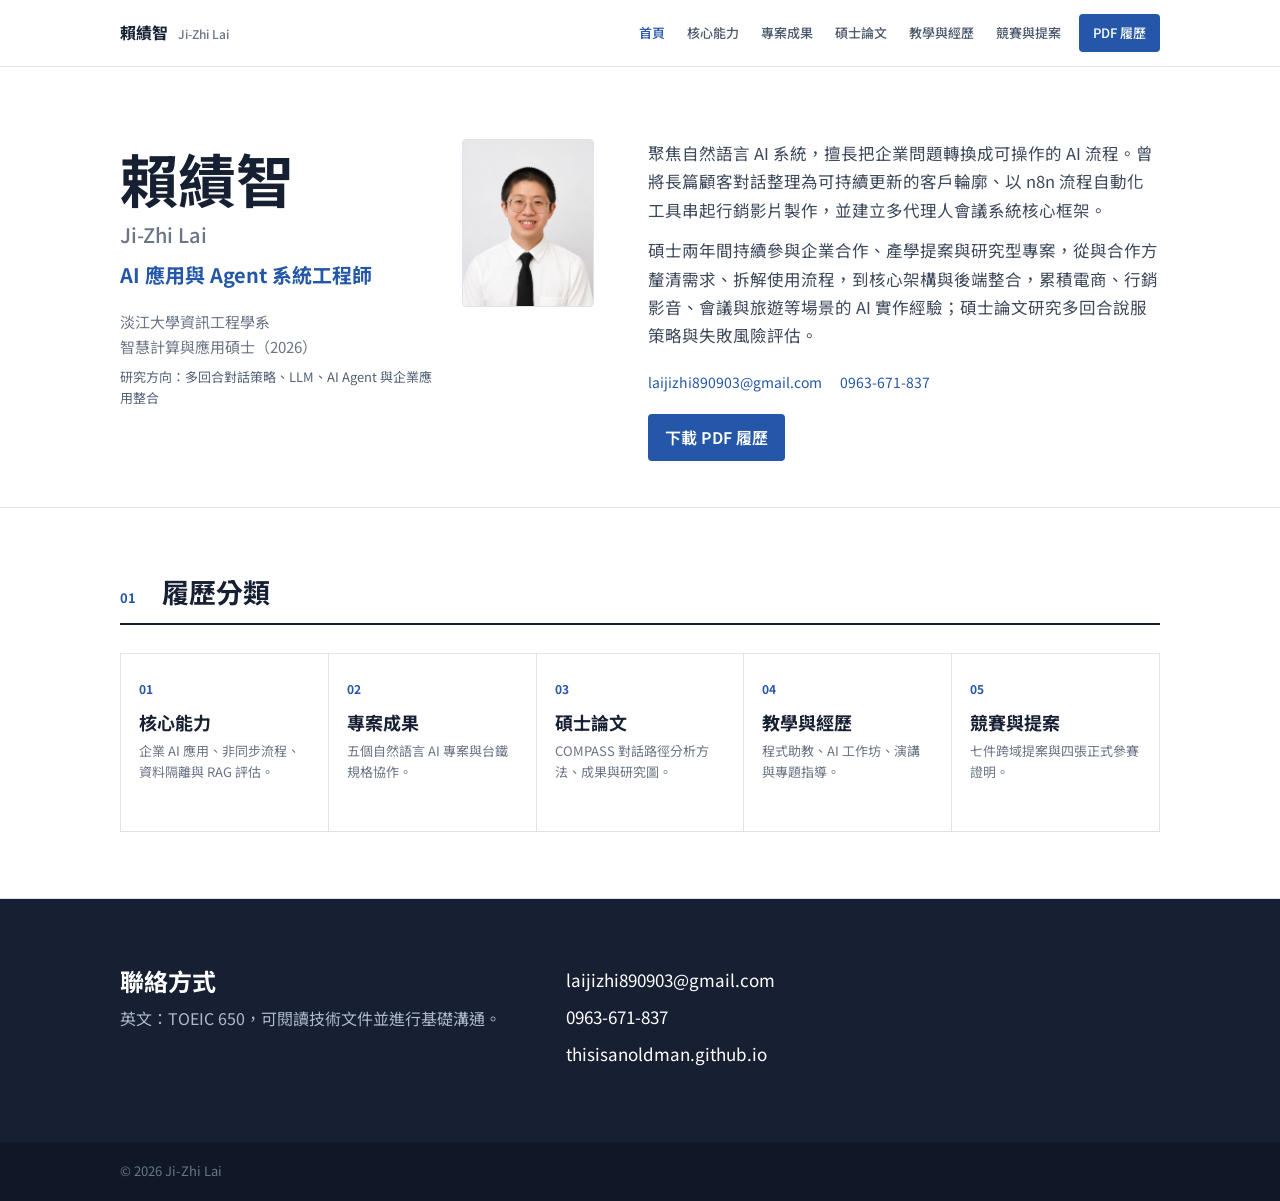
==== commit 6754a65e: "Fix resume navigation numbering and remove GitHub link" ====
--- a/index.html
+++ b/index.html
@@ -25,7 +25,7 @@
         <a href="thesis.html" data-page="thesis">碩士論文</a>
         <a href="experience.html" data-page="experience">教學與經歷</a>
         <a href="competitions.html" data-page="competitions">競賽與提案</a>
-        <a class="pdf-link" href="resume.pdf" download>PDF 履歷</a>
+        <a class="pdf-link" href="賴績智_履歷_0963671837.pdf" download="賴績智_履歷_0963671837.pdf">PDF 履歷</a>
       </nav>
     </div>
   </header>
@@ -46,9 +46,8 @@
           <div class="contact-list">
             <a href="mailto:laijizhi890903@gmail.com">laijizhi890903@gmail.com</a>
             <a href="tel:+886963671837">0963-671-837</a>
-            <a href="https://github.com/thisisanOldMan" target="_blank" rel="noreferrer">GitHub</a>
           </div>
-          <a class="primary-button" href="resume.pdf" download>下載 PDF 履歷</a>
+          <a class="primary-button" href="賴績智_履歷_0963671837.pdf" download="賴績智_履歷_0963671837.pdf">下載 PDF 履歷</a>
         </div>
       </div>
     </section>
--- a/styles.css
+++ b/styles.css
@@ -86,6 +86,8 @@
 .project-grid > div:nth-child(2n) { border-right: 0; }
 .project-grid > .wide { grid-column: 1 / -1; border-right: 0; border-bottom: 0; }
 .project-grid h4, .thesis-grid h4 { margin-bottom: 4px; color: var(--blue); font-size: 13px; }
+.thesis-contributions { margin: 0; padding-left: 1.35em; }
+.thesis-contributions li + li { margin-top: 7px; }
 .project-grid p, .thesis-grid p { margin: 0; font-size: 14px; }
 .project-visual { margin: 0; padding: 20px 26px 24px; border-top: 1px solid var(--line); }
 .project-visual img { width: min(100%, 760px); height: var(--media-height); display: block; margin-inline: auto; border: 1px solid var(--line); object-fit: contain; background: var(--white); }
@@ -117,19 +119,16 @@
 .compact-projects h3 { margin-bottom: 10px; font-size: 20px; }
 .compact-projects p { margin-bottom: 10px; font-size: 14px; }
 
-.experience-grid { display: grid; grid-template-columns: repeat(2, 1fr); border-top: 1px solid var(--line); border-left: 1px solid var(--line); }
-.experience-grid article { padding: 20px 22px; border-right: 1px solid var(--line); border-bottom: 1px solid var(--line); }
-.experience-grid span { color: var(--blue); font-size: 12px; font-weight: 700; }
-.experience-grid h3 { margin: 4px 0 6px; font-size: 17px; }
-.experience-grid p { margin: 0; color: var(--muted); font-size: 14px; }
-.photo-stories { display: grid; grid-template-columns: repeat(2, 1fr); gap: 22px; margin-top: 28px; }
-.photo-stories > section { min-width: 0; }
-.photo-stories h3 { margin-bottom: 10px; font-size: 17px; }
+.teaching-stories { display: grid; grid-template-columns: repeat(2, minmax(0, 1fr)); gap: 32px 24px; }
+.teaching-story { min-width: 0; padding-top: 18px; border-top: 2px solid var(--blue); }
+.teaching-story header { min-height: 118px; }
+.teaching-story header span { color: var(--blue); font-size: 12px; font-weight: 700; }
+.teaching-story h3 { margin: 4px 0 7px; font-size: 18px; }
+.teaching-story header p { margin: 0; color: var(--muted); font-size: 14px; }
 .photo-grid { display: grid; grid-template-columns: repeat(2, 1fr); gap: 10px; }
-.photo-grid figure, .single-photo figure, .certificate-gallery figure { margin: 0; }
-.photo-grid img, .single-photo img { width: 100%; height: var(--media-height); display: block; border: 1px solid var(--line); object-fit: cover; background: var(--soft); }
-.single-photo { display: grid; grid-template-columns: 1fr; }
-.photo-grid figcaption, .single-photo figcaption, .certificate-gallery figcaption { margin-top: 6px; color: var(--muted); font-size: 12px; line-height: 1.5; }
+.photo-grid figure, .certificate-gallery figure { margin: 0; }
+.photo-grid img { width: 100%; height: var(--media-height); display: block; border: 1px solid var(--line); object-fit: cover; background: var(--soft); }
+.photo-grid figcaption, .certificate-gallery figcaption { margin-top: 6px; color: var(--muted); font-size: 12px; line-height: 1.5; }
 
 .competition-groups { display: grid; grid-template-columns: 1.15fr .85fr; gap: 28px; }
 .section-intro { max-width: 900px; margin: -6px 0 24px; color: var(--muted); }
@@ -168,7 +167,7 @@
   .identity { grid-template-columns: minmax(0, 1fr) 112px; gap: 18px; }
   .profile-photo { width: 112px; height: 142px; }
   .section { padding: 50px 0; }
-  .skill-grid, .project-grid, .thesis-grid, .thesis-figures, .compact-projects, .experience-grid, .competition-groups, .contact-grid, .photo-stories, .certificate-gallery { grid-template-columns: 1fr; }
+  .skill-grid, .project-grid, .thesis-grid, .thesis-figures, .compact-projects, .teaching-stories, .competition-groups, .contact-grid, .certificate-gallery { grid-template-columns: 1fr; }
   .project-card header { padding: 21px 19px 0; }
   .project-lead, .flow { margin-inline: 19px; }
   .flow { line-height: 1.7; }
@@ -180,7 +179,8 @@
   .project-media-grid { grid-template-columns: 1fr; padding: 18px 19px 20px; }
   .project-media-grid .project-visual img,
   .project-media-grid .project-visual video { height: 220px; }
-  .project-visual img, .project-visual video, .thesis-figures img, .photo-grid img, .single-photo img, .certificate-gallery img { height: 220px; }
+  .teaching-story header { min-height: 0; }
+  .project-visual img, .project-visual video, .thesis-figures img, .photo-grid img, .certificate-gallery img { height: 220px; }
 }
 
 @media (max-width: 430px) {
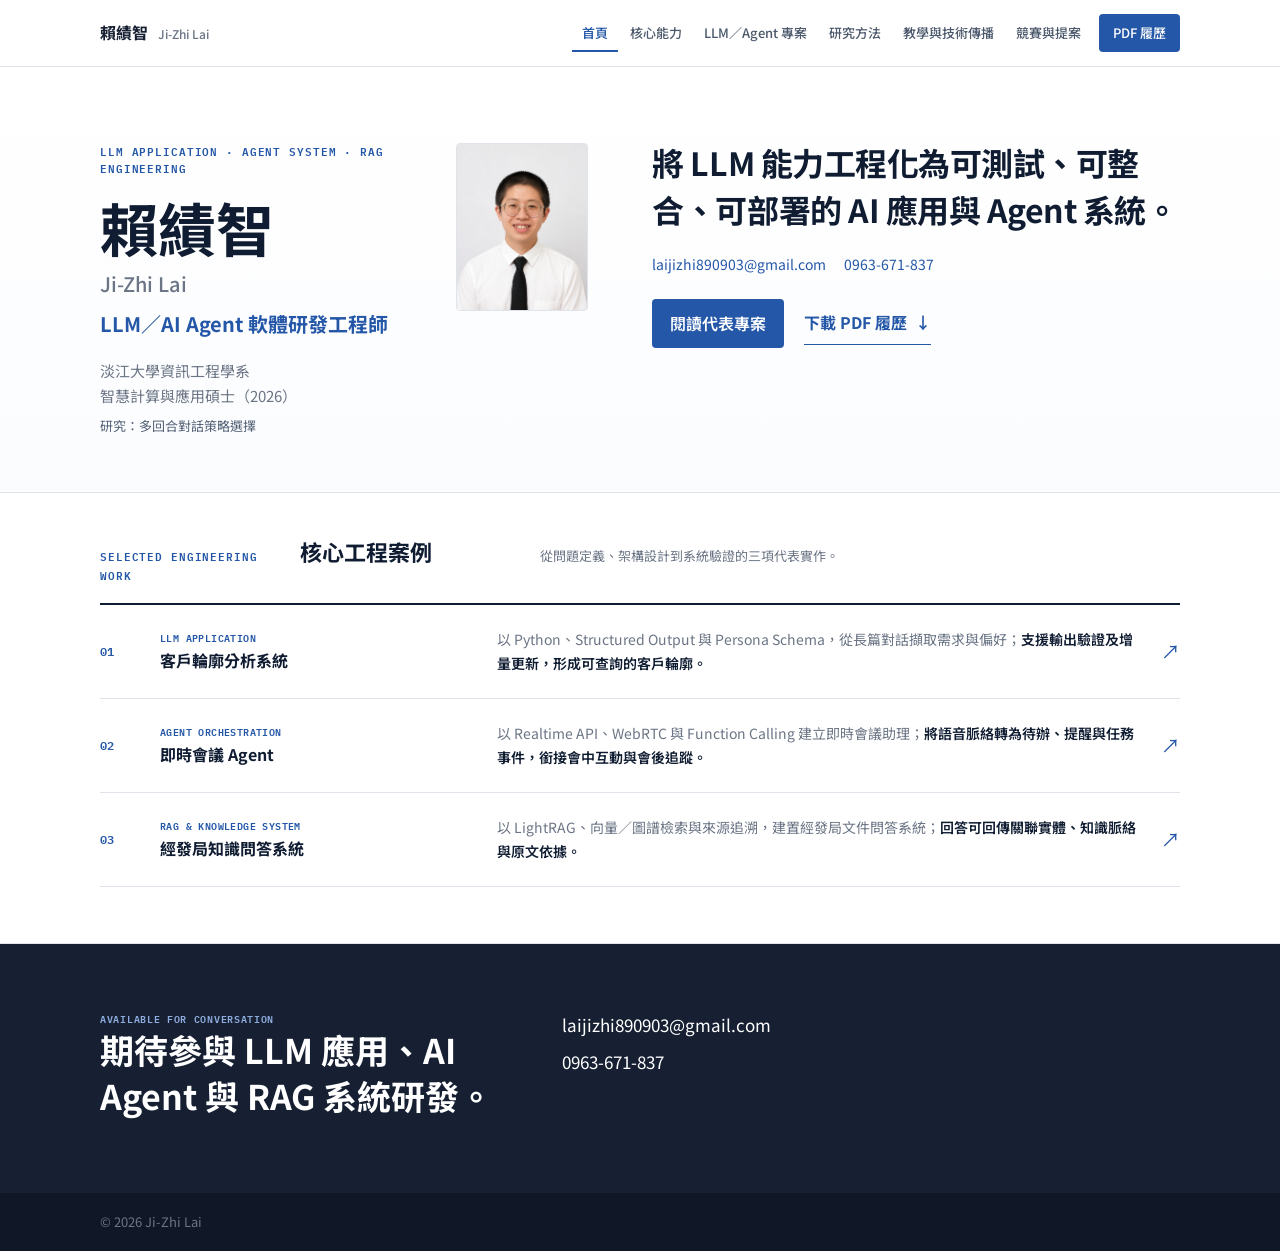
==== commit 0e23d6ce: "Promote ASUS portfolio to root" ====
--- a/index.html
+++ b/index.html
@@ -3,12 +3,13 @@
 <head>
   <meta charset="utf-8">
   <meta name="viewport" content="width=device-width, initial-scale=1">
-  <meta name="description" content="賴績智的 NLP、LLM、Multi-Agent、RAG 與流程自動化履歷。">
+  <meta name="description" content="賴績智的 LLM 軟體解決方案、AI Agent 工作流、RAG 系統與 GenAI 原型驗證作品集。">
   <meta name="theme-color" content="#ffffff">
-  <title>賴績智 Ji-Zhi Lai｜AI 應用與 Agent 系統工程師</title>
+  <link rel="icon" href="favicon.svg" type="image/svg+xml">
+  <title>賴績智 Ji-Zhi Lai｜LLM／AI Agent 軟體研發工程師</title>
   <link rel="preconnect" href="https://fonts.googleapis.com">
   <link rel="preconnect" href="https://fonts.gstatic.com" crossorigin>
-  <link href="https://fonts.googleapis.com/css2?family=Noto+Sans+TC:wght@400;500;600;700&display=swap" rel="stylesheet">
+  <link href="https://fonts.googleapis.com/css2?family=IBM+Plex+Mono:wght@500;600&family=Noto+Sans+TC:wght@400;500;600;700&display=swap" rel="stylesheet">
   <link rel="stylesheet" href="styles.css">
   <script src="script.js" defer></script>
 </head>
@@ -21,54 +22,76 @@
       <nav id="site-nav" class="site-nav" aria-label="履歷分類">
         <a href="index.html" data-page="home" aria-current="page">首頁</a>
         <a href="skills.html" data-page="skills">核心能力</a>
-        <a href="projects.html" data-page="projects">專案成果</a>
-        <a href="thesis.html" data-page="thesis">碩士論文</a>
-        <a href="experience.html" data-page="experience">教學與經歷</a>
+        <a href="projects.html" data-page="projects">LLM／Agent 專案</a>
+        <a href="thesis.html" data-page="thesis">研究方法</a>
+        <a href="experience.html" data-page="experience">教學與技術傳播</a>
         <a href="competitions.html" data-page="competitions">競賽與提案</a>
-        <a class="pdf-link" href="賴績智_履歷_0963671837.pdf" download="賴績智_履歷_0963671837.pdf">PDF 履歷</a>
+        <a class="pdf-link" href="賴績智_履歷_LLM_AI_Agent.pdf" download>PDF 履歷</a>
       </nav>
     </div>
   </header>
+
   <main id="main">
     <section id="about" class="hero">
       <div class="container hero-grid">
         <div class="identity">
           <div class="identity-copy">
+            <p class="eyebrow">LLM APPLICATION · AGENT SYSTEM · RAG ENGINEERING</p>
             <h1>賴績智 <span>Ji-Zhi Lai</span></h1>
-            <p class="job-title">AI 應用與 Agent 系統工程師</p>
-            <p class="degree">淡江大學資訊工程學系<br>智慧計算與應用碩士（2026）<br><span>研究方向：多回合對話策略、LLM、AI Agent 與企業應用整合</span></p>
+            <p class="job-title">LLM／AI Agent 軟體研發工程師</p>
+            <p class="degree">淡江大學資訊工程學系<br>智慧計算與應用碩士（2026）<br><span>研究：多回合對話策略選擇</span></p>
           </div>
           <img class="profile-photo" src="assets/profile-photo.png" alt="賴績智個人照" width="132" height="168">
         </div>
+
         <div class="hero-copy">
-          <p>聚焦自然語言 AI 系統，擅長把企業問題轉換成可操作的 AI 流程。曾將長篇顧客對話整理為可持續更新的客戶輪廓、以 n8n 流程自動化工具串起行銷影片製作，並建立多代理人會議系統核心框架。</p>
-          <p>碩士兩年間持續參與企業合作、產學提案與研究型專案，從與合作方釐清需求、拆解使用流程，到核心架構與後端整合，累積電商、行銷影音、會議與旅遊等場景的 AI 實作經驗；碩士論文研究多回合說服策略與失敗風險評估。</p>
+          <p class="value-statement">將 LLM 能力工程化為可測試、可整合、可部署的 AI 應用與 Agent 系統。</p>
           <div class="contact-list">
             <a href="mailto:laijizhi890903@gmail.com">laijizhi890903@gmail.com</a>
             <a href="tel:+886963671837">0963-671-837</a>
           </div>
-          <a class="primary-button" href="賴績智_履歷_0963671837.pdf" download="賴績智_履歷_0963671837.pdf">下載 PDF 履歷</a>
+          <div class="hero-actions">
+            <a class="primary-button" href="projects.html">閱讀代表專案</a>
+            <a class="text-button" href="賴績智_履歷_LLM_AI_Agent.pdf" download>下載 PDF 履歷 <span aria-hidden="true">↓</span></a>
+          </div>
         </div>
       </div>
     </section>
 
-    <section class="section home-directory" aria-labelledby="directory-title">
+    <section class="evidence-section" aria-labelledby="evidence-title">
       <div class="container">
-        <div class="section-title"><p>01</p><h2 id="directory-title">履歷分類</h2></div>
-        <div class="page-link-grid">
-          <a href="skills.html"><span>01</span><h3>核心能力</h3><p>企業 AI 應用、非同步流程、資料隔離與 RAG 評估。</p></a>
-          <a href="projects.html"><span>02</span><h3>專案成果</h3><p>五個自然語言 AI 專案與台鐵規格協作。</p></a>
-          <a href="thesis.html"><span>03</span><h3>碩士論文</h3><p>COMPASS 對話路徑分析方法、成果與研究圖。</p></a>
-          <a href="experience.html"><span>04</span><h3>教學與經歷</h3><p>程式助教、AI 工作坊、演講與專題指導。</p></a>
-          <a href="competitions.html"><span>05</span><h3>競賽與提案</h3><p>七件跨域提案與四張正式參賽證明。</p></a>
+        <div class="evidence-heading">
+          <p>SELECTED ENGINEERING WORK</p>
+          <h2 id="evidence-title">核心工程案例</h2>
+          <span>從問題定義、架構設計到系統驗證的三項代表實作。</span>
+        </div>
+        <div class="evidence-index">
+          <a href="projects.html#persona" class="evidence-row">
+            <span class="evidence-number">01</span>
+            <div class="evidence-title"><span>LLM APPLICATION</span><strong>客戶輪廓分析系統</strong></div>
+            <p>以 Python、Structured Output 與 Persona Schema，從長篇對話擷取需求與偏好；<b>支援輸出驗證及增量更新，形成可查詢的客戶輪廓。</b></p>
+            <span class="evidence-arrow" aria-hidden="true">↗</span>
+          </a>
+          <a href="projects.html#meeting-agent" class="evidence-row">
+            <span class="evidence-number">02</span>
+            <div class="evidence-title"><span>AGENT ORCHESTRATION</span><strong>即時會議 Agent</strong></div>
+            <p>以 Realtime API、WebRTC 與 Function Calling 建立即時會議助理；<b>將語音脈絡轉為待辦、提醒與任務事件，銜接會中互動與會後追蹤。</b></p>
+            <span class="evidence-arrow" aria-hidden="true">↗</span>
+          </a>
+          <a href="projects.html#lightrag" class="evidence-row">
+            <span class="evidence-number">03</span>
+            <div class="evidence-title"><span>RAG &amp; KNOWLEDGE SYSTEM</span><strong>經發局知識問答系統</strong></div>
+            <p>以 LightRAG、向量／圖譜檢索與來源追溯，建置經發局文件問答系統；<b>回答可回傳關聯實體、知識脈絡與原文依據。</b></p>
+            <span class="evidence-arrow" aria-hidden="true">↗</span>
+          </a>
         </div>
       </div>
     </section>
 
     <section id="contact" class="section contact-section">
       <div class="container contact-grid">
-        <div><h2>聯絡方式</h2><p>英文：TOEIC 650，可閱讀技術文件並進行基礎溝通。</p></div>
-        <div><a href="mailto:laijizhi890903@gmail.com">laijizhi890903@gmail.com</a><a href="tel:+886963671837">0963-671-837</a><a href="https://thisisanoldman.github.io">thisisanoldman.github.io</a></div>
+        <div><p class="contact-kicker">AVAILABLE FOR CONVERSATION</p><h2>期待參與 LLM 應用、AI Agent 與 RAG 系統研發。</h2></div>
+        <div><a href="mailto:laijizhi890903@gmail.com">laijizhi890903@gmail.com</a><a href="tel:+886963671837">0963-671-837</a></div>
       </div>
     </section>
   </main>
--- a/styles.css
+++ b/styles.css
@@ -7,7 +7,9 @@
   --blue: #2457a7;
   --blue-soft: #edf3fb;
   --line: #dfe4eb;
-  --container: 1040px;
+  --ink: #0f1c31;
+  --mono: "IBM Plex Mono", "Cascadia Mono", Consolas, monospace;
+  --container: 1080px;
   --header: 66px;
   --media-height: 240px;
 }
@@ -17,7 +19,7 @@
 body { margin: 0; color: var(--body); background: var(--white); font-family: "Noto Sans TC", "Microsoft JhengHei", sans-serif; font-size: 16px; line-height: 1.72; }
 a { color: inherit; text-decoration: none; }
 h1, h2, h3, h4, p, ul { margin-top: 0; }
-h1, h2, h3, h4, strong { color: var(--text); }
+h1, h2, h3, h4, strong { color: var(--ink); }
 h1, h2, h3, h4 { line-height: 1.35; }
 :focus-visible { outline: 3px solid var(--blue); outline-offset: 3px; }
 .container { width: min(calc(100% - 40px), var(--container)); margin-inline: auto; }
@@ -31,12 +33,13 @@
 .site-nav { display: flex; align-items: center; gap: 2px; }
 .site-nav a { padding: 8px 10px; color: #4c596c; font-size: 13px; font-weight: 500; }
 .site-nav a:hover, .site-nav a[aria-current="page"] { color: var(--blue); }
+.site-nav a[aria-current="page"] { box-shadow: inset 0 -2px var(--blue); }
 .site-nav .pdf-link { margin-left: 6px; border-radius: 4px; padding-inline: 14px; color: var(--white); background: var(--blue); }
 .menu-toggle { display: none; width: 42px; height: 42px; border: 1px solid var(--line); border-radius: 4px; background: var(--white); }
 .menu-toggle span { width: 20px; height: 2px; display: block; margin: 4px auto; background: var(--text); }
 
-.hero { padding: 72px 0 0; border-bottom: 1px solid var(--line); }
-.hero-grid { display: grid; grid-template-columns: 1fr 1.08fr; gap: 54px; align-items: start; padding-bottom: 46px; }
+.hero { padding: 76px 0 0; border-bottom: 1px solid var(--line); background: linear-gradient(180deg, #fff 0%, #fbfcfe 100%); }
+.hero-grid { display: grid; grid-template-columns: 1fr 1.08fr; gap: 64px; align-items: start; padding-bottom: 54px; }
 .identity { display: grid; grid-template-columns: minmax(0, 1fr) 132px; gap: 22px; align-items: start; }
 .profile-photo { width: 132px; height: 168px; display: block; border: 1px solid var(--line); border-radius: 4px; object-fit: cover; object-position: center 24%; background: var(--soft); }
 h1 { margin-bottom: 10px; font-size: clamp(38px, 6vw, 58px); }
@@ -44,11 +47,11 @@
 .job-title { margin-bottom: 16px; color: var(--blue); font-size: 20px; font-weight: 700; }
 .degree { margin: 0; color: var(--muted); font-size: 15px; }
 .degree span { display: inline-block; margin-top: 7px; color: #536176; font-size: 13px; line-height: 1.6; }
-.hero-copy > p { margin-bottom: 12px; font-size: 16.5px; }
+.hero-copy > p { margin-bottom: 14px; font-size: 16.5px; }
 .contact-list { display: flex; flex-wrap: wrap; gap: 6px 18px; margin: 20px 0; font-size: 14px; }
 .contact-list a { color: var(--blue); }
-.primary-button { display: inline-block; border-radius: 4px; padding: 10px 17px; color: var(--white); background: var(--blue); font-weight: 600; }
-.page-hero { padding: 54px 0 30px; border-bottom: 1px solid var(--line); background: var(--soft); }
+.primary-button { display: inline-block; border-radius: 4px; padding: 11px 18px; color: var(--white); background: var(--blue); font-weight: 600; }
+.page-hero { padding: 38px 0 24px; border-bottom: 1px solid var(--line); background: var(--soft); }
 .page-hero p { margin-bottom: 4px; color: var(--blue); font-size: 13px; font-weight: 700; letter-spacing: .05em; }
 .page-hero h1 { margin-bottom: 10px; font-size: clamp(32px, 5vw, 44px); }
 .page-hero div > div { max-width: 760px; color: var(--muted); font-size: 15px; }
@@ -64,7 +67,7 @@
 .back-to-top span { font-size: 18px; }
 .section { padding: 66px 0; }
 .section-muted { background: var(--soft); }
-.section-title { display: grid; grid-template-columns: 42px 1fr; align-items: baseline; margin-bottom: 28px; padding-bottom: 12px; border-bottom: 2px solid var(--text); }
+.section-title { display: grid; grid-template-columns: 42px 1fr; align-items: baseline; margin-bottom: 20px; padding-bottom: 12px; border-bottom: 2px solid var(--text); }
 .section-title p { margin: 0; color: var(--blue); font-size: 13px; font-weight: 700; }
 .section-title h2 { margin: 0; font-size: 27px; }
 
@@ -76,7 +79,7 @@
 
 .project-card { margin-bottom: 22px; border: 1px solid var(--line); background: var(--white); }
 .project-card:last-child { margin-bottom: 0; }
-.project-card header { padding: 24px 26px 0; }
+.project-card header { display: flex; align-items: flex-start; justify-content: space-between; gap: 20px; padding: 24px 26px 0; }
 .project-card header p, .kicker { margin-bottom: 3px; color: var(--blue); font-size: 12px; font-weight: 700; letter-spacing: .04em; }
 .project-card h3 { margin-bottom: 0; font-size: 22px; }
 .project-lead { margin: 12px 26px; }
@@ -89,8 +92,9 @@
 .thesis-contributions { margin: 0; padding-left: 1.35em; }
 .thesis-contributions li + li { margin-top: 7px; }
 .project-grid p, .thesis-grid p { margin: 0; font-size: 14px; }
+.graph-visual img { width: 100%; height: auto; max-height: 430px; object-fit: cover; }
 .project-visual { margin: 0; padding: 20px 26px 24px; border-top: 1px solid var(--line); }
-.project-visual img { width: min(100%, 760px); height: var(--media-height); display: block; margin-inline: auto; border: 1px solid var(--line); object-fit: contain; background: var(--white); }
+.project-visual img { width: min(100%, 760px); height: clamp(280px, 32vw, 360px); display: block; margin-inline: auto; border: 1px solid var(--line); object-fit: contain; background: var(--white); }
 .project-visual video { width: 100%; height: var(--media-height); display: block; margin-inline: auto; border: 1px solid var(--line); background: #0d1420; object-fit: contain; }
 .project-visual figcaption { width: min(100%, 760px); margin: 7px auto 0; color: var(--muted); font-size: 12px; }
 .project-media-grid { display: grid; gap: 18px; padding: 20px 26px 24px; border-top: 1px solid var(--line); background: #fbfcfe; }
@@ -139,7 +143,8 @@
 .competition-groups strong { font-size: 14px; }
 .competition-groups span { margin-top: 2px; color: var(--muted); font-size: 13px; }
 .certificate-gallery { display: grid; grid-template-columns: repeat(4, 1fr); gap: 16px; margin-top: 28px; }
-.certificate-gallery img { width: 100%; height: var(--media-height); display: block; border: 1px solid var(--line); object-fit: contain; background: var(--white); }
+.certificate-heading { margin: 30px 0 -12px; font-size: 16px; }
+.certificate-gallery img { width: 100%; height: 170px; display: block; border: 1px solid var(--line); object-fit: contain; background: var(--white); }
 
 .contact-section { color: #dce6f4; background: var(--text); }
 .contact-grid { display: grid; grid-template-columns: .8fr 1.2fr; gap: 50px; }
@@ -147,6 +152,99 @@
 .contact-section p { margin: 0; color: #aeb9ca; }
 .contact-section a { display: block; width: fit-content; margin-bottom: 8px; color: var(--white); font-size: 17px; }
 .site-footer { padding: 18px 0; color: var(--muted); background: #101827; font-size: 13px; }
+
+/* Evidence-led portfolio layer */
+.eyebrow,
+.evidence-heading > p,
+.contact-kicker,
+.capability-grid article > span,
+.tool-stack article > p,
+.status-label,
+.case-heading > span,
+.console-top,
+.conversation-snippet > p,
+.persona-fields > p,
+.rag-diagram { font-family: var(--mono); }
+
+.eyebrow { margin-bottom: 12px; color: var(--blue); font-size: 11px; font-weight: 600; letter-spacing: .08em; line-height: 1.5; }
+.value-statement { margin-top: -4px; color: var(--ink); font-size: clamp(24px, 3vw, 32px) !important; font-weight: 700; line-height: 1.46; letter-spacing: -.015em; }
+.hero-actions { display: flex; flex-wrap: wrap; align-items: center; gap: 10px 20px; margin-top: 22px; }
+.text-button { min-height: 44px; display: inline-flex; align-items: center; gap: 8px; border-bottom: 1px solid var(--blue); color: var(--blue); font-weight: 700; }
+
+.evidence-section { padding: 44px 0 56px; border-bottom: 1px solid var(--line); background: var(--white); }
+.evidence-heading { display: grid; grid-template-columns: 180px 220px 1fr; gap: 20px; align-items: baseline; margin-bottom: 18px; }
+.evidence-heading > p { margin: 0; color: var(--blue); font-size: 11px; font-weight: 600; letter-spacing: .08em; }
+.evidence-heading h2 { margin: 0; font-size: 22px; }
+.evidence-heading > span { color: var(--muted); font-size: 13px; }
+.evidence-index { border-top: 2px solid var(--ink); }
+.evidence-row { display: grid; grid-template-columns: 42px minmax(210px, .72fr) minmax(0, 1.45fr) 24px; gap: 18px; align-items: center; min-height: 94px; border-bottom: 1px solid var(--line); transition: background-color .2s ease; }
+.evidence-row:hover { background: var(--blue-soft); }
+.evidence-number { color: var(--blue); font-family: var(--mono); font-size: 12px; font-weight: 600; }
+.evidence-title span { display: block; color: var(--blue); font-family: var(--mono); font-size: 10px; font-weight: 600; letter-spacing: .04em; line-height: 1.4; }
+.evidence-title strong { display: block; margin-top: 5px; font-size: 16px; line-height: 1.45; }
+.evidence-row p { margin: 0; color: var(--muted); font-size: 14px; }
+.evidence-row p b { color: var(--ink); font-weight: 600; }
+.evidence-arrow { color: var(--blue); font-size: 19px; text-align: right; }
+.evidence-row:hover .evidence-arrow { transform: translateX(4px); }
+
+.capability-grid { gap: 16px; border: 0; }
+.capability-grid article { min-height: 208px; padding: 22px 4px 20px; border: 0; border-top: 4px solid var(--blue); }
+.capability-grid article > span { display: block; margin-bottom: 18px; color: var(--blue); font-size: 11px; font-weight: 600; letter-spacing: .06em; }
+.capability-grid h3 { font-size: 20px; }
+.tool-stack { display: grid; grid-template-columns: repeat(2, minmax(0, 1fr)); gap: 14px; }
+.tool-stack article { display: flex; flex-direction: column; gap: 10px; min-height: 0; padding: 24px; border: 1px solid var(--line); background: var(--white); }
+.tool-stack article:last-child:nth-child(odd) { grid-column: 1 / -1; min-height: 0; }
+.tool-stack article > p { margin: 0; color: var(--blue); font-size: 11px; font-weight: 600; letter-spacing: .05em; }
+.tool-stack h3 { margin: 0; font-size: 19px; }
+.stack-groups { margin-top: 5px; border-top: 1px solid var(--line); }
+.stack-groups > div { display: grid; grid-template-columns: 112px minmax(0, 1fr); gap: 12px; padding: 9px 0; border-bottom: 1px solid var(--line); }
+.stack-groups > div:last-child { border-bottom: 0; }
+.stack-groups strong { color: var(--blue); font-size: 11.5px; font-weight: 700; line-height: 1.6; }
+.stack-groups span { color: var(--muted); font-family: var(--mono); font-size: 11.5px; line-height: 1.6; }
+
+@media (min-width: 681px) {
+  .tool-stack article:last-child:nth-child(odd) .stack-groups { display: grid; grid-template-columns: repeat(3, minmax(0, 1fr)); column-gap: 24px; }
+  .tool-stack article:last-child:nth-child(odd) .stack-groups > div { grid-template-columns: 1fr; align-content: start; }
+}
+
+.featured-project { border-top: 3px solid var(--blue); }
+.status-label { flex: 0 0 auto; border: 1px solid #b9cceb; border-radius: 3px; padding: 5px 8px; color: var(--blue); background: var(--blue-soft); font-size: 10px; font-weight: 600; letter-spacing: .055em; }
+.synthetic-console { margin: 0; border-top: 1px solid var(--line); padding: 22px 26px 26px; background: #f4f7fb; }
+.console-top { display: flex; justify-content: space-between; margin-bottom: 11px; color: var(--muted); font-size: 10px; letter-spacing: .05em; }
+.console-top span:last-child { color: #1a7750; }
+.console-body { display: grid; grid-template-columns: minmax(0, 1fr) 34px minmax(0, 1.15fr); gap: 16px; align-items: stretch; }
+.conversation-snippet,
+.persona-fields { border: 1px solid var(--line); padding: 17px; background: var(--white); }
+.conversation-snippet > p,
+.persona-fields > p { margin-bottom: 12px; color: var(--blue); font-size: 10px; letter-spacing: .04em; }
+.conversation-snippet strong { display: block; margin-bottom: 16px; font-size: 16px; line-height: 1.7; }
+.conversation-snippet > span { color: var(--muted); font-family: var(--mono); font-size: 10px; }
+.console-arrow { display: grid; place-items: center; color: var(--blue); font-size: 22px; }
+.persona-fields dl { display: grid; grid-template-columns: repeat(2, 1fr); gap: 8px; margin: 0; }
+.persona-fields dl > div { padding-bottom: 8px; border-bottom: 1px solid var(--line); }
+.persona-fields dt { color: var(--muted); font-family: var(--mono); font-size: 10px; }
+.persona-fields dd { margin: 3px 0 0; color: var(--ink); font-size: 13px; font-weight: 600; }
+
+.extended-evidence { display: grid; grid-template-columns: repeat(2, minmax(0, 1fr)); border-top: 1px solid var(--line); border-left: 1px solid var(--line); }
+.evidence-case { min-width: 0; padding: 24px; border-right: 1px solid var(--line); border-bottom: 1px solid var(--line); }
+.evidence-case.full-width { grid-column: 1 / -1; }
+.case-heading > span { display: block; margin-bottom: 8px; color: var(--blue); font-size: 10px; font-weight: 600; letter-spacing: .055em; }
+.case-heading h3 { margin-bottom: 12px; font-size: 20px; }
+.evidence-case > p { font-size: 14px; }
+.compact-tech { margin-top: 14px; color: var(--blue); font-family: var(--mono); font-size: 11px; line-height: 1.7; }
+.workflow-case { padding-bottom: 0; }
+.workflow-case .project-media-grid { margin: 20px -24px 0; }
+.evidence-case ul { margin-bottom: 18px; padding-left: 1.25em; font-size: 13px; }
+.evidence-case li + li { margin-top: 5px; }
+.inline-link { display: inline-block; border-bottom: 1px solid var(--blue); color: var(--blue); font-weight: 700; }
+.evidence-visual { margin: 18px 0 0; }
+.evidence-visual img { width: 100%; display: block; border: 1px solid var(--line); background: #090b0f; }
+.evidence-visual figcaption { margin-top: 7px; color: var(--muted); font-size: 11px; }
+.rag-diagram { display: flex; flex-wrap: wrap; align-items: center; justify-content: space-between; gap: 7px; border: 1px solid var(--line); padding: 12px; background: var(--soft); color: var(--muted); font-size: 9px; }
+.rag-diagram i { color: var(--blue); font-style: normal; }
+.rag-diagram strong { color: var(--blue); font-size: 9px; }
+.contact-kicker { color: #8eadde !important; font-size: 10px; font-weight: 600; letter-spacing: .07em; }
+.contact-section h2 { max-width: 560px; font-size: clamp(24px, 3vw, 34px); }
 
 @media (max-width: 900px) {
   .menu-toggle { display: block; }
@@ -157,16 +255,19 @@
   .hero-grid { grid-template-columns: 1fr; gap: 26px; }
   .page-link-grid { grid-template-columns: repeat(2, 1fr); }
   .certificate-gallery { grid-template-columns: repeat(2, 1fr); }
+  .evidence-heading { grid-template-columns: 150px 190px 1fr; }
+  .evidence-row { grid-template-columns: 48px 170px minmax(0, 1fr) 24px; gap: 12px; }
 }
 
 @media (max-width: 680px) {
   body { font-size: 15.5px; line-height: 1.65; }
   .container { width: min(calc(100% - 28px), var(--container)); }
-  .hero { padding-top: 50px; }
-  .hero-grid { padding-bottom: 34px; }
+  .hero { padding-top: 36px; }
+  .hero-grid { gap: 18px; padding-bottom: 28px; }
   .identity { grid-template-columns: minmax(0, 1fr) 112px; gap: 18px; }
   .profile-photo { width: 112px; height: 142px; }
-  .section { padding: 50px 0; }
+  .section { padding: 42px 0; }
+  .page-hero { padding: 28px 0 18px; }
   .skill-grid, .project-grid, .thesis-grid, .thesis-figures, .compact-projects, .teaching-stories, .competition-groups, .contact-grid, .certificate-gallery { grid-template-columns: 1fr; }
   .project-card header { padding: 21px 19px 0; }
   .project-lead, .flow { margin-inline: 19px; }
@@ -180,7 +281,23 @@
   .project-media-grid .project-visual img,
   .project-media-grid .project-visual video { height: 220px; }
   .teaching-story header { min-height: 0; }
-  .project-visual img, .project-visual video, .thesis-figures img, .photo-grid img, .certificate-gallery img { height: 220px; }
+  .project-visual img, .project-visual video, .thesis-figures img { height: 220px; }
+  .photo-grid img { height: 200px; }
+  .certificate-gallery img { height: 170px; }
+  .evidence-heading { grid-template-columns: 1fr; gap: 5px; }
+  .evidence-row { grid-template-columns: 36px minmax(0, 1fr) 22px; gap: 10px; padding: 15px 0; }
+  .evidence-title { grid-column: 2; }
+  .evidence-row p { grid-column: 2; }
+  .evidence-arrow { grid-column: 3; grid-row: 1 / 3; }
+  .tool-stack { grid-template-columns: 1fr; }
+  .tool-stack article:last-child:nth-child(odd) { grid-column: auto; min-height: 0; }
+  .tool-stack article { min-height: 0; gap: 8px; padding: 20px; }
+  .stack-groups > div { grid-template-columns: 1fr; gap: 2px; padding: 8px 0; }
+  .project-card header { flex-direction: column; gap: 10px; }
+  .console-body { grid-template-columns: 1fr; }
+  .console-arrow { transform: rotate(90deg); }
+  .extended-evidence { grid-template-columns: 1fr; }
+  .evidence-case.full-width { grid-column: auto; }
 }
 
 @media (max-width: 430px) {
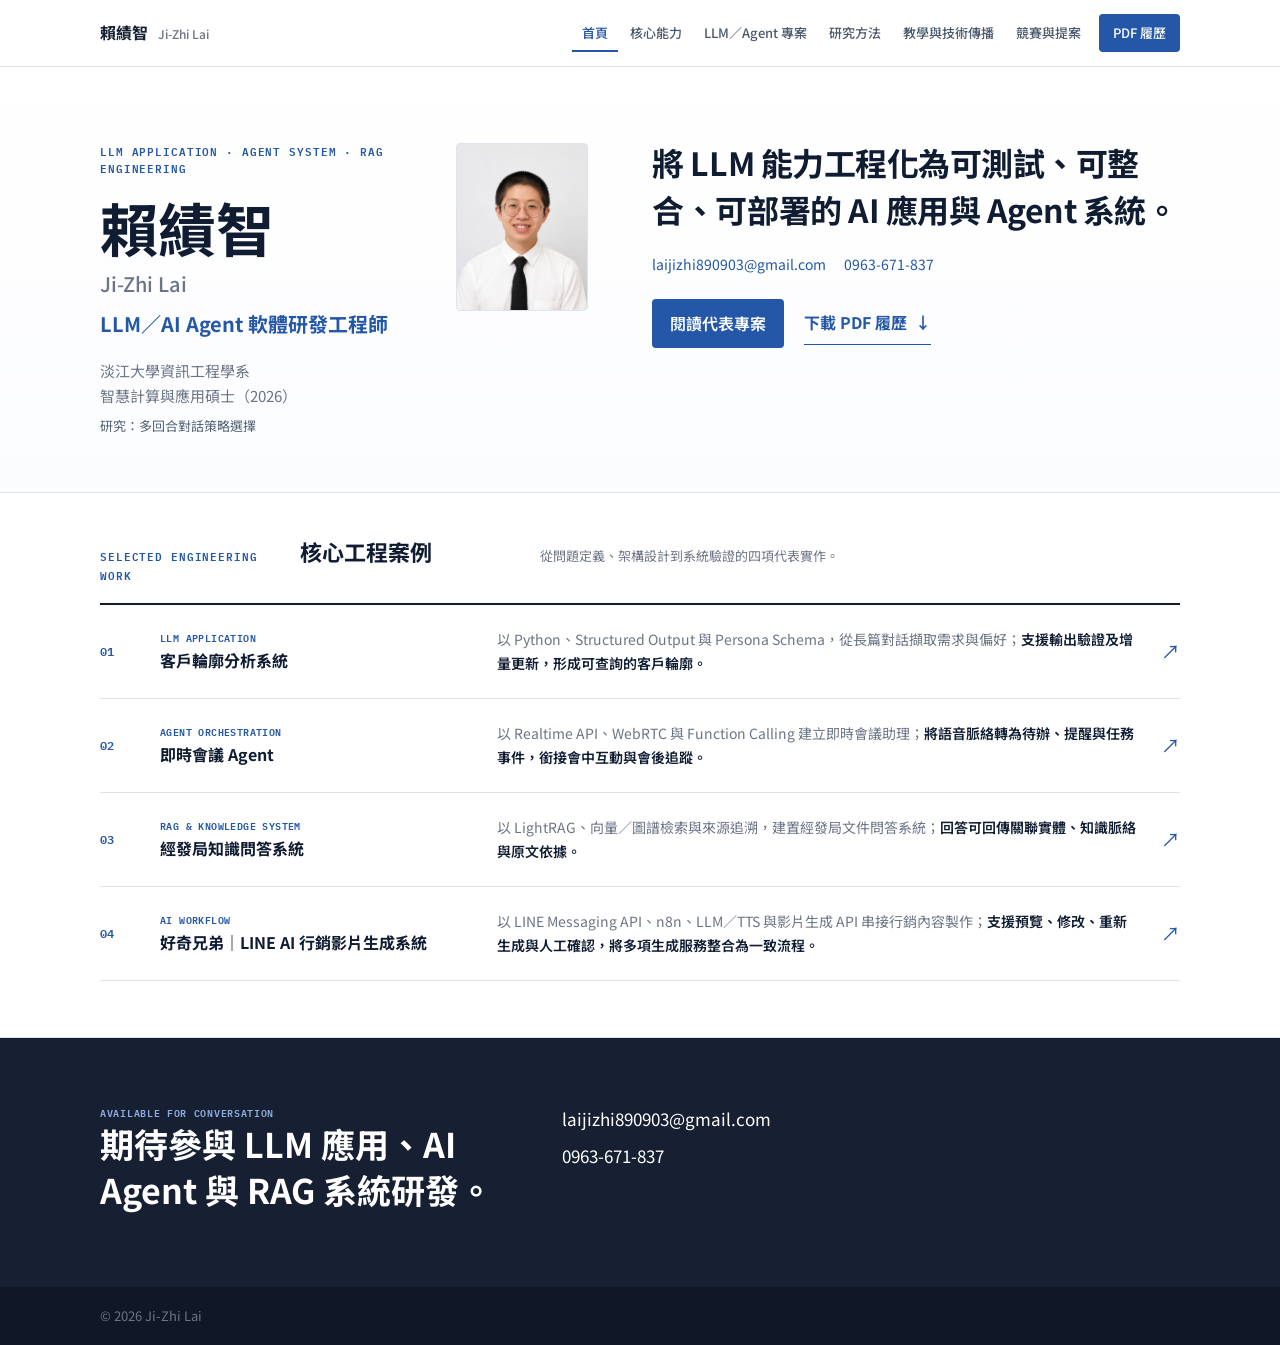
==== commit 996e669e: "Promote Good Brothers to core projects" ====
--- a/index.html
+++ b/index.html
@@ -63,7 +63,7 @@
         <div class="evidence-heading">
           <p>SELECTED ENGINEERING WORK</p>
           <h2 id="evidence-title">核心工程案例</h2>
-          <span>從問題定義、架構設計到系統驗證的三項代表實作。</span>
+          <span>從問題定義、架構設計到系統驗證的四項代表實作。</span>
         </div>
         <div class="evidence-index">
           <a href="projects.html#persona" class="evidence-row">
@@ -84,6 +84,12 @@
             <p>以 LightRAG、向量／圖譜檢索與來源追溯，建置經發局文件問答系統；<b>回答可回傳關聯實體、知識脈絡與原文依據。</b></p>
             <span class="evidence-arrow" aria-hidden="true">↗</span>
           </a>
+          <a href="projects.html#genai-workflow" class="evidence-row">
+            <span class="evidence-number">04</span>
+            <div class="evidence-title"><span>AI WORKFLOW</span><strong>好奇兄弟｜LINE AI 行銷影片生成系統</strong></div>
+            <p>以 LINE Messaging API、n8n、LLM／TTS 與影片生成 API 串接行銷內容製作；<b>支援預覽、修改、重新生成與人工確認，將多項生成服務整合為一致流程。</b></p>
+            <span class="evidence-arrow" aria-hidden="true">↗</span>
+          </a>
         </div>
       </div>
     </section>
--- a/styles.css
+++ b/styles.css
@@ -232,6 +232,7 @@
 .case-heading h3 { margin-bottom: 12px; font-size: 20px; }
 .evidence-case > p { font-size: 14px; }
 .compact-tech { margin-top: 14px; color: var(--blue); font-family: var(--mono); font-size: 11px; line-height: 1.7; }
+.project-card > .compact-tech { margin: 14px 26px 18px; }
 .workflow-case { padding-bottom: 0; }
 .workflow-case .project-media-grid { margin: 20px -24px 0; }
 .evidence-case ul { margin-bottom: 18px; padding-left: 1.25em; font-size: 13px; }
@@ -260,6 +261,7 @@
 }
 
 @media (max-width: 680px) {
+  .project-card > .compact-tech { margin-inline: 19px; }
   body { font-size: 15.5px; line-height: 1.65; }
   .container { width: min(calc(100% - 28px), var(--container)); }
   .hero { padding-top: 36px; }
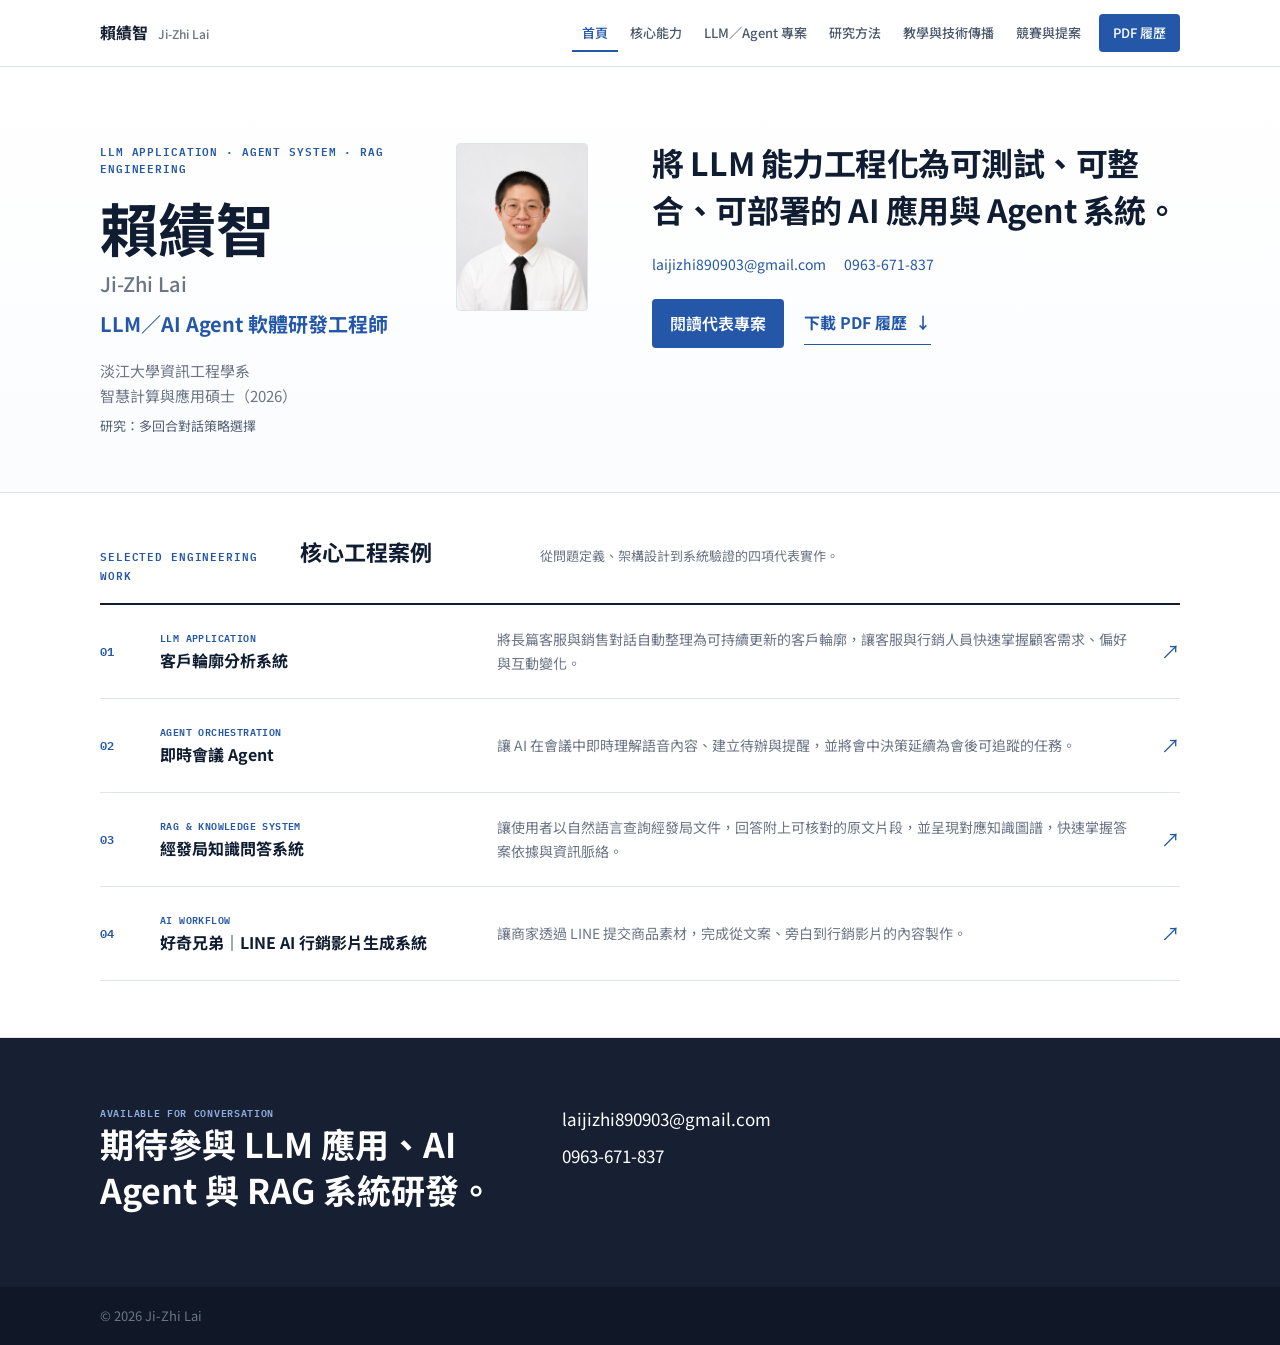
==== commit 18097bb6: "Rewrite core project summaries as services" ====
--- a/index.html
+++ b/index.html
@@ -69,25 +69,25 @@
           <a href="projects.html#persona" class="evidence-row">
             <span class="evidence-number">01</span>
             <div class="evidence-title"><span>LLM APPLICATION</span><strong>客戶輪廓分析系統</strong></div>
-            <p>以 Python、Structured Output 與 Persona Schema，從長篇對話擷取需求與偏好；<b>支援輸出驗證及增量更新，形成可查詢的客戶輪廓。</b></p>
+            <p>將長篇客服與銷售對話自動整理為可持續更新的客戶輪廓，讓客服與行銷人員快速掌握顧客需求、偏好與互動變化。</p>
             <span class="evidence-arrow" aria-hidden="true">↗</span>
           </a>
           <a href="projects.html#meeting-agent" class="evidence-row">
             <span class="evidence-number">02</span>
             <div class="evidence-title"><span>AGENT ORCHESTRATION</span><strong>即時會議 Agent</strong></div>
-            <p>以 Realtime API、WebRTC 與 Function Calling 建立即時會議助理；<b>將語音脈絡轉為待辦、提醒與任務事件，銜接會中互動與會後追蹤。</b></p>
+            <p>讓 AI 在會議中即時理解語音內容、建立待辦與提醒，並將會中決策延續為會後可追蹤的任務。</p>
             <span class="evidence-arrow" aria-hidden="true">↗</span>
           </a>
           <a href="projects.html#lightrag" class="evidence-row">
             <span class="evidence-number">03</span>
             <div class="evidence-title"><span>RAG &amp; KNOWLEDGE SYSTEM</span><strong>經發局知識問答系統</strong></div>
-            <p>以 LightRAG、向量／圖譜檢索與來源追溯，建置經發局文件問答系統；<b>回答可回傳關聯實體、知識脈絡與原文依據。</b></p>
+            <p>讓使用者以自然語言查詢經發局文件，回答附上可核對的原文片段，並呈現對應知識圖譜，快速掌握答案依據與資訊脈絡。</p>
             <span class="evidence-arrow" aria-hidden="true">↗</span>
           </a>
           <a href="projects.html#genai-workflow" class="evidence-row">
             <span class="evidence-number">04</span>
             <div class="evidence-title"><span>AI WORKFLOW</span><strong>好奇兄弟｜LINE AI 行銷影片生成系統</strong></div>
-            <p>以 LINE Messaging API、n8n、LLM／TTS 與影片生成 API 串接行銷內容製作；<b>支援預覽、修改、重新生成與人工確認，將多項生成服務整合為一致流程。</b></p>
+            <p>讓商家透過 LINE 提交商品素材，完成從文案、旁白到行銷影片的內容製作。</p>
             <span class="evidence-arrow" aria-hidden="true">↗</span>
           </a>
         </div>
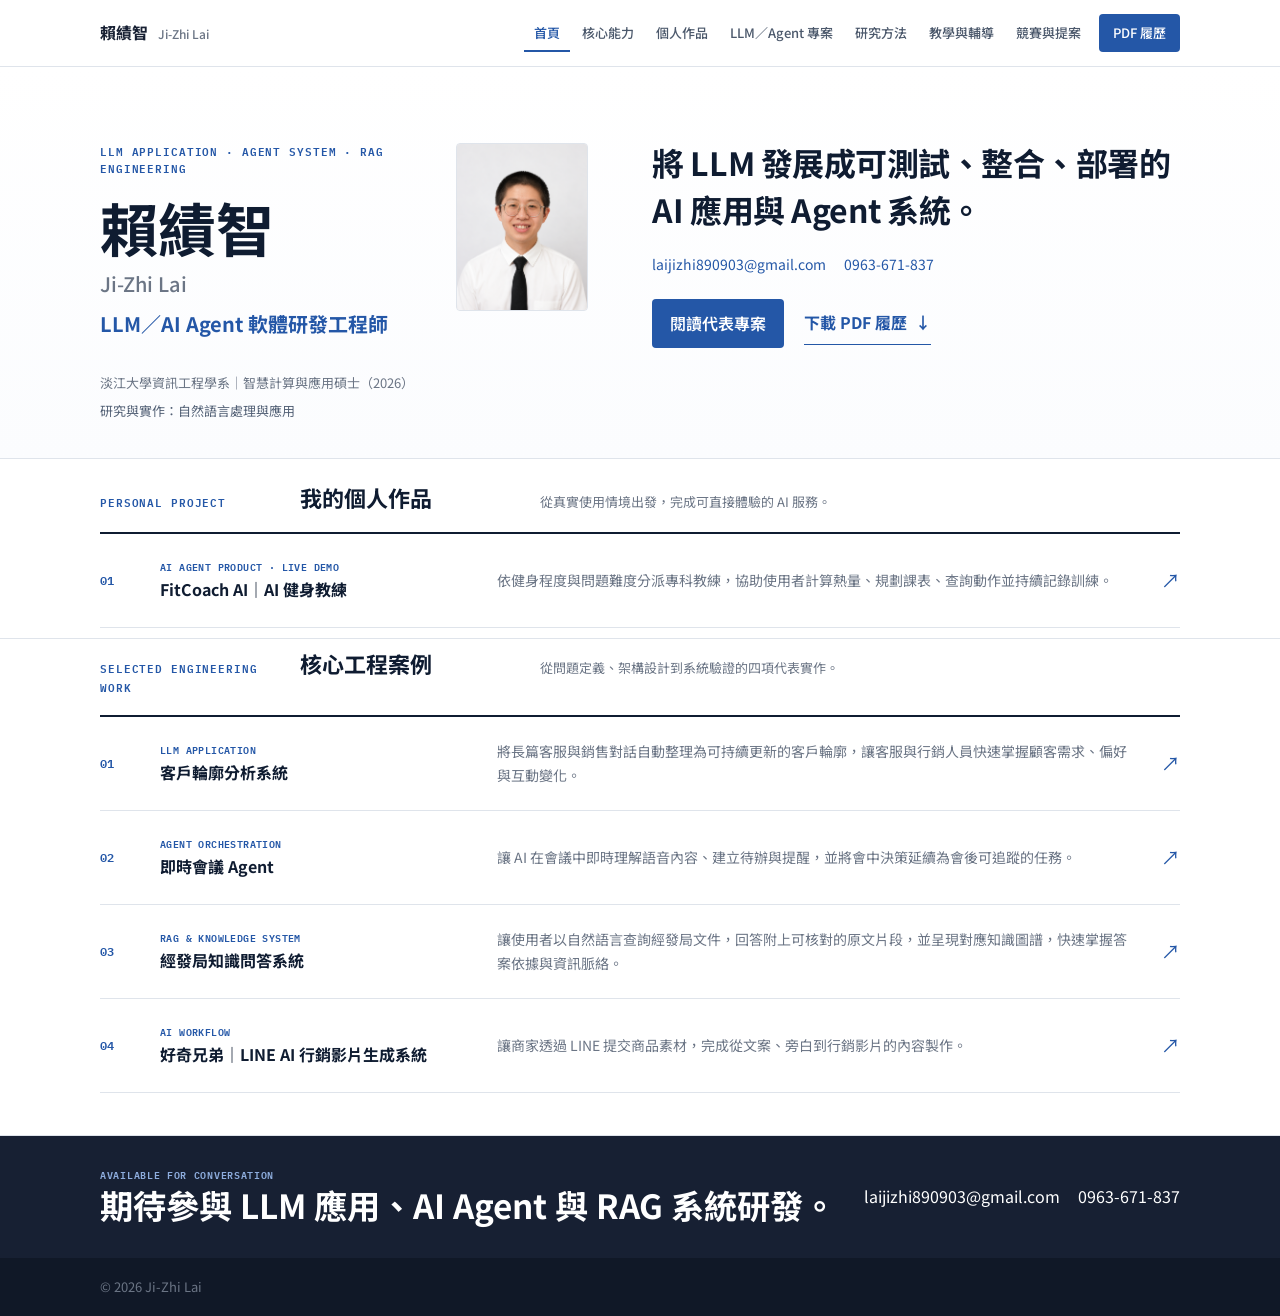
==== commit efd4698c: "Add FitCoach AI personal project page" ====
--- a/index.html
+++ b/index.html
@@ -3,7 +3,7 @@
 <head>
   <meta charset="utf-8">
   <meta name="viewport" content="width=device-width, initial-scale=1">
-  <meta name="description" content="賴績智的 LLM 軟體解決方案、AI Agent 工作流、RAG 系統與 GenAI 原型驗證作品集。">
+  <meta name="description" content="賴績智的 FitCoach AI、LLM 軟體解決方案、AI Agent 工作流、RAG 系統與 GenAI 工程作品集。">
   <meta name="theme-color" content="#ffffff">
   <link rel="icon" href="favicon.svg" type="image/svg+xml">
   <title>賴績智 Ji-Zhi Lai｜LLM／AI Agent 軟體研發工程師</title>
@@ -22,9 +22,10 @@
       <nav id="site-nav" class="site-nav" aria-label="履歷分類">
         <a href="index.html" data-page="home" aria-current="page">首頁</a>
         <a href="skills.html" data-page="skills">核心能力</a>
+        <a href="fitcoach.html" data-page="fitcoach">個人作品</a>
         <a href="projects.html" data-page="projects">LLM／Agent 專案</a>
         <a href="thesis.html" data-page="thesis">研究方法</a>
-        <a href="experience.html" data-page="experience">教學與技術傳播</a>
+        <a href="experience.html" data-page="experience">教學與輔導</a>
         <a href="competitions.html" data-page="competitions">競賽與提案</a>
         <a class="pdf-link" href="賴績智_履歷_LLM_AI_Agent.pdf" download>PDF 履歷</a>
       </nav>
@@ -39,13 +40,13 @@
             <p class="eyebrow">LLM APPLICATION · AGENT SYSTEM · RAG ENGINEERING</p>
             <h1>賴績智 <span>Ji-Zhi Lai</span></h1>
             <p class="job-title">LLM／AI Agent 軟體研發工程師</p>
-            <p class="degree">淡江大學資訊工程學系<br>智慧計算與應用碩士（2026）<br><span>研究：多回合對話策略選擇</span></p>
           </div>
           <img class="profile-photo" src="assets/profile-photo.png" alt="賴績智個人照" width="132" height="168">
+          <p class="degree">淡江大學資訊工程學系｜智慧計算與應用碩士（2026）<br><span>研究與實作：自然語言處理與應用</span></p>
         </div>
 
         <div class="hero-copy">
-          <p class="value-statement">將 LLM 能力工程化為可測試、可整合、可部署的 AI 應用與 Agent 系統。</p>
+          <p class="value-statement">將 LLM 發展成可測試、整合、部署的 AI 應用與 Agent 系統。</p>
           <div class="contact-list">
             <a href="mailto:laijizhi890903@gmail.com">laijizhi890903@gmail.com</a>
             <a href="tel:+886963671837">0963-671-837</a>
@@ -58,7 +59,25 @@
       </div>
     </section>
 
-    <section class="evidence-section" aria-labelledby="evidence-title">
+    <section class="evidence-section personal-work-section" aria-labelledby="fitcoach-home-title">
+      <div class="container">
+        <div class="evidence-heading">
+          <p>PERSONAL PROJECT</p>
+          <h2 id="fitcoach-home-title">我的個人作品</h2>
+          <span>從真實使用情境出發，完成可直接體驗的 AI 服務。</span>
+        </div>
+        <div class="evidence-index">
+          <a href="fitcoach.html" class="evidence-row">
+            <span class="evidence-number">01</span>
+            <div class="evidence-title"><span>AI AGENT PRODUCT · LIVE DEMO</span><strong>FitCoach AI｜AI 健身教練</strong></div>
+            <p>依健身程度與問題難度分派專科教練，協助使用者計算熱量、規劃課表、查詢動作並持續記錄訓練。</p>
+            <span class="evidence-arrow" aria-hidden="true">↗</span>
+          </a>
+        </div>
+      </div>
+    </section>
+
+    <section class="evidence-section core-work-section" aria-labelledby="evidence-title">
       <div class="container">
         <div class="evidence-heading">
           <p>SELECTED ENGINEERING WORK</p>
@@ -97,7 +116,7 @@
     <section id="contact" class="section contact-section">
       <div class="container contact-grid">
         <div><p class="contact-kicker">AVAILABLE FOR CONVERSATION</p><h2>期待參與 LLM 應用、AI Agent 與 RAG 系統研發。</h2></div>
-        <div><a href="mailto:laijizhi890903@gmail.com">laijizhi890903@gmail.com</a><a href="tel:+886963671837">0963-671-837</a></div>
+        <div class="contact-links"><a href="mailto:laijizhi890903@gmail.com">laijizhi890903@gmail.com</a><a href="tel:+886963671837">0963-671-837</a></div>
       </div>
     </section>
   </main>
--- a/styles.css
+++ b/styles.css
@@ -47,6 +47,7 @@
 .job-title { margin-bottom: 16px; color: var(--blue); font-size: 20px; font-weight: 700; }
 .degree { margin: 0; color: var(--muted); font-size: 15px; }
 .degree span { display: inline-block; margin-top: 7px; color: #536176; font-size: 13px; line-height: 1.6; }
+.identity > .degree { grid-column: 1 / -1; margin-top: -8px; white-space: nowrap; font-size: 13px; }
 .hero-copy > p { margin-bottom: 14px; font-size: 16.5px; }
 .contact-list { display: flex; flex-wrap: wrap; gap: 6px 18px; margin: 20px 0; font-size: 14px; }
 .contact-list a { color: var(--blue); }
@@ -62,11 +63,15 @@
 .page-link-grid span { color: var(--blue); font-size: 12px; font-weight: 700; }
 .page-link-grid h3 { margin: 9px 0 7px; font-size: 18px; }
 .page-link-grid p { margin: 0; color: var(--muted); font-size: 13px; line-height: 1.6; }
-.page-end { padding: 24px 0 30px; border-top: 1px solid var(--line); background: var(--soft); }
+.page-end { padding: 14px 0 18px; border-top: 1px solid var(--line); background: var(--soft); }
 .back-to-top { min-height: 44px; width: fit-content; display: inline-flex; align-items: center; gap: 9px; border-bottom: 1px solid var(--blue); color: var(--blue); font-weight: 700; }
 .back-to-top span { font-size: 18px; }
 .section { padding: 66px 0; }
 .section-muted { background: var(--soft); }
+body:not([data-page="home"]):not([data-page="fitcoach"]) .page-hero { padding: 28px 0 20px; }
+body:not([data-page="home"]):not([data-page="fitcoach"]) main > .section { padding: 28px 0 40px; }
+body:not([data-page="home"]):not([data-page="fitcoach"]) main > .section:not(:last-child) { padding-bottom: 14px; }
+body:not([data-page="home"]):not([data-page="fitcoach"]) main > .section + .section { padding-top: 14px; }
 .section-title { display: grid; grid-template-columns: 42px 1fr; align-items: baseline; margin-bottom: 20px; padding-bottom: 12px; border-bottom: 2px solid var(--text); }
 .section-title p { margin: 0; color: var(--blue); font-size: 13px; font-weight: 700; }
 .section-title h2 { margin: 0; font-size: 27px; }
@@ -78,6 +83,7 @@
 .tool-note { margin: 14px 0 0; font-size: 14px; }
 
 .project-card { margin-bottom: 22px; border: 1px solid var(--line); background: var(--white); }
+.project-card[id], .evidence-case[id] { scroll-margin-top: calc(var(--header) + 20px); }
 .project-card:last-child { margin-bottom: 0; }
 .project-card header { display: flex; align-items: flex-start; justify-content: space-between; gap: 20px; padding: 24px 26px 0; }
 .project-card header p, .kicker { margin-bottom: 3px; color: var(--blue); font-size: 12px; font-weight: 700; letter-spacing: .04em; }
@@ -99,9 +105,13 @@
 .project-visual figcaption { width: min(100%, 760px); margin: 7px auto 0; color: var(--muted); font-size: 12px; }
 .project-media-grid { display: grid; gap: 18px; padding: 20px 26px 24px; border-top: 1px solid var(--line); background: #fbfcfe; }
 .project-media-grid-two { grid-template-columns: minmax(180px, .58fr) minmax(0, 1fr); }
+.project-media-grid-four { grid-template-columns: repeat(4, minmax(0, 1fr)); }
 .project-media-grid .project-visual { padding: 0; border-top: 0; }
+.project-media-grid .project-visual a { display: block; }
 .project-media-grid .project-visual img,
 .project-media-grid .project-visual video { width: 100%; height: var(--media-height); }
+.project-media-grid-four .project-visual img,
+.project-media-grid-four .project-visual video { height: 220px; object-fit: contain; }
 .project-media-grid .project-visual.portrait img { object-fit: contain; }
 .project-media-grid figcaption { width: 100%; }
 
@@ -130,6 +140,7 @@
 .teaching-story h3 { margin: 4px 0 7px; font-size: 18px; }
 .teaching-story header p { margin: 0; color: var(--muted); font-size: 14px; }
 .photo-grid { display: grid; grid-template-columns: repeat(2, 1fr); gap: 10px; }
+.photo-grid.single-item { grid-template-columns: minmax(0, 520px); justify-content: center; }
 .photo-grid figure, .certificate-gallery figure { margin: 0; }
 .photo-grid img { width: 100%; height: var(--media-height); display: block; border: 1px solid var(--line); object-fit: cover; background: var(--soft); }
 .photo-grid figcaption, .certificate-gallery figcaption { margin-top: 6px; color: var(--muted); font-size: 12px; line-height: 1.5; }
@@ -147,10 +158,13 @@
 .certificate-gallery img { width: 100%; height: 170px; display: block; border: 1px solid var(--line); object-fit: contain; background: var(--white); }
 
 .contact-section { color: #dce6f4; background: var(--text); }
-.contact-grid { display: grid; grid-template-columns: .8fr 1.2fr; gap: 50px; }
-.contact-section h2 { margin-bottom: 8px; color: var(--white); }
+.contact-grid { display: grid; grid-template-columns: minmax(0, 1fr) auto; gap: 32px; align-items: center; }
+.contact-section h2 { margin-bottom: 0; color: var(--white); }
 .contact-section p { margin: 0; color: #aeb9ca; }
-.contact-section a { display: block; width: fit-content; margin-bottom: 8px; color: var(--white); font-size: 17px; }
+.contact-section a { display: block; width: fit-content; margin-bottom: 4px; color: var(--white); font-size: 16px; }
+.contact-section a:last-child { margin-bottom: 0; }
+.contact-links { display: flex; flex-wrap: nowrap; align-items: center; gap: 18px; }
+.contact-links a { margin: 0; white-space: nowrap; }
 .site-footer { padding: 18px 0; color: var(--muted); background: #101827; font-size: 13px; }
 
 /* Evidence-led portfolio layer */
@@ -186,9 +200,13 @@
 .evidence-row p b { color: var(--ink); font-weight: 600; }
 .evidence-arrow { color: var(--blue); font-size: 19px; text-align: right; }
 .evidence-row:hover .evidence-arrow { transform: translateX(4px); }
+body[data-page="home"] .hero-grid { padding-bottom: 36px; }
+body[data-page="home"] .personal-work-section { padding: 24px 0 10px; }
+body[data-page="home"] .core-work-section { padding: 10px 0 42px; }
+body[data-page="home"] .contact-section { padding: 30px 0; }
 
 .capability-grid { gap: 16px; border: 0; }
-.capability-grid article { min-height: 208px; padding: 22px 4px 20px; border: 0; border-top: 4px solid var(--blue); }
+.capability-grid article { min-height: 0; padding: 20px 4px 18px; border: 0; border-top: 4px solid var(--blue); }
 .capability-grid article > span { display: block; margin-bottom: 18px; color: var(--blue); font-size: 11px; font-weight: 600; letter-spacing: .06em; }
 .capability-grid h3 { font-size: 20px; }
 .tool-stack { display: grid; grid-template-columns: repeat(2, minmax(0, 1fr)); gap: 14px; }
@@ -245,7 +263,82 @@
 .rag-diagram i { color: var(--blue); font-style: normal; }
 .rag-diagram strong { color: var(--blue); font-size: 9px; }
 .contact-kicker { color: #8eadde !important; font-size: 10px; font-weight: 600; letter-spacing: .07em; }
-.contact-section h2 { max-width: 560px; font-size: clamp(24px, 3vw, 34px); }
+.contact-section h2 { max-width: none; white-space: nowrap; font-size: clamp(24px, 2.6vw, 34px); }
+
+/* FitCoach AI — personal production project */
+.fitcoach-page .site-nav a[aria-current="page"] { color: var(--blue); box-shadow: inset 0 -2px var(--blue); }
+.fitcoach-kicker,
+.fitcoach-cta p { margin-bottom: 10px; color: var(--blue); font-family: var(--mono); font-size: 11px; font-weight: 600; letter-spacing: .075em; }
+
+.fitcoach-hero { overflow: hidden; border-bottom: 1px solid var(--line); background: var(--soft); }
+.fitcoach-hero-grid { display: grid; grid-template-columns: minmax(0, 860px); padding-block: 56px; }
+.fitcoach-hero-copy h1 { margin-bottom: 18px; font-size: clamp(48px, 6vw, 72px); letter-spacing: -.035em; }
+.fitcoach-hero-copy h1 span { margin-top: 0; color: var(--blue); font-size: .42em; font-weight: 700; letter-spacing: 0; }
+.fitcoach-lead { margin-bottom: 16px; color: var(--ink); font-size: 18px; line-height: 1.75; }
+.fitcoach-thesis { border-left: 3px solid var(--blue); margin-bottom: 0; padding: 9px 0 9px 14px; color: var(--muted); font-size: 14px; }
+.fitcoach-actions { display: flex; flex-wrap: wrap; align-items: center; gap: 12px 20px; margin-top: 24px; }
+.fitcoach-live-button { background: var(--blue); }
+.fitcoach-live-button:hover { background: #ba4936; }
+.fitcoach-metrics { display: grid; grid-template-columns: repeat(4, minmax(0, 1fr)); margin: 30px 0 0; border-top: 1px solid #e5d8ce; }
+.fitcoach-metrics div { padding: 16px 12px 0 0; }
+.fitcoach-metrics dt { color: var(--ink); font-family: var(--mono); font-size: 20px; font-weight: 600; }
+.fitcoach-metrics dd { margin: 3px 0 0; color: var(--muted); font-size: 11px; line-height: 1.45; }
+.fitcoach-section-intro { max-width: 800px; margin: -4px 0 28px; color: var(--muted); }
+.fitcoach-page .fitcoach-service { padding: 34px 0 12px; }
+.fitcoach-page .fitcoach-architecture,
+.fitcoach-page .fitcoach-glassbox { padding: 12px 0; }
+.fitcoach-page .fitcoach-stack-section { padding: 12px 0 34px; }
+.fitcoach-service-grid { display: grid; grid-template-columns: repeat(5, minmax(0, 1fr)); border-top: 1px solid var(--line); border-left: 1px solid var(--line); }
+.fitcoach-service-grid article { min-width: 0; min-height: 190px; padding: 19px; border-right: 1px solid var(--line); border-bottom: 1px solid var(--line); background: var(--white); }
+.fitcoach-service-grid article:nth-child(2n) { background: #fbfcfe; }
+.fitcoach-service-grid article > span { color: var(--blue); font-family: var(--mono); font-size: 11px; font-weight: 600; }
+.fitcoach-service-grid h3 { margin: 20px 0 8px; font-size: 17px; }
+.fitcoach-service-grid p { margin: 0; color: var(--muted); font-size: 13px; line-height: 1.65; }
+
+.fitcoach-principle { margin: 0 0 28px; border-left: 5px solid var(--blue); padding: 18px 22px; color: var(--ink); background: var(--white); font-size: 20px; font-weight: 600; line-height: 1.65; }
+.fitcoach-flow { display: grid; grid-template-columns: repeat(9, auto); align-items: stretch; margin-bottom: 28px; }
+.fitcoach-flow > div { min-width: 0; border: 1px solid var(--line); padding: 15px 14px; background: var(--white); }
+.fitcoach-flow > div span { display: block; margin-bottom: 18px; color: var(--blue); font-family: var(--mono); font-size: 10px; }
+.fitcoach-flow > div strong,
+.fitcoach-flow > div small { display: block; }
+.fitcoach-flow > div strong { font-size: 13px; line-height: 1.45; }
+.fitcoach-flow > div small { margin-top: 5px; color: var(--muted); font-size: 10px; line-height: 1.45; }
+.fitcoach-flow > i { display: grid; place-items: center; padding-inline: 7px; color: var(--blue); font-style: normal; }
+.fitcoach-engineering-grid { display: grid; grid-template-columns: repeat(3, minmax(0, 1fr)); border-top: 1px solid var(--line); border-left: 1px solid var(--line); }
+.fitcoach-engineering-grid article { min-height: 230px; padding: 23px; border-right: 1px solid var(--line); border-bottom: 1px solid var(--line); background: var(--white); }
+.fitcoach-engineering-grid article > p { margin-bottom: 30px; color: var(--blue); font-family: var(--mono); font-size: 10px; font-weight: 600; letter-spacing: .055em; }
+.fitcoach-engineering-grid h3 { margin-bottom: 9px; font-size: 18px; }
+.fitcoach-engineering-grid article > span { color: var(--muted); font-size: 13px; line-height: 1.7; }
+
+.fitcoach-glassbox { background: var(--white); }
+.fitcoach-glassbox-grid { display: grid; grid-template-columns: 1fr; gap: 22px; }
+.fitcoach-checklist { display: grid; grid-template-columns: repeat(2, minmax(0, 1fr)); margin: 24px 0 20px; padding: 0; list-style: none; border-top: 1px solid var(--line); border-left: 1px solid var(--line); }
+.fitcoach-checklist li { min-height: 62px; border-right: 1px solid var(--line); border-bottom: 1px solid var(--line); padding: 14px 16px; font-size: 14px; }
+.fitcoach-glassbox-visuals { min-width: 0; width: 100%; max-width: 860px; margin: 0 auto; display: grid; grid-template-columns: repeat(2, minmax(0, 1fr)); gap: 28px; }
+.fitcoach-glassbox-visuals figure { margin: 0; }
+.fitcoach-glassbox-visuals img { width: 100%; height: auto; display: block; border: 1px solid #d9d1df; background: #574c65; }
+.fitcoach-glassbox-visuals figcaption { margin-top: 7px; color: var(--muted); font-size: 11px; }
+
+.fitcoach-stack { display: grid; grid-template-columns: repeat(2, minmax(0, 1fr)); border-top: 1px solid var(--line); border-left: 1px solid var(--line); }
+.fitcoach-stack > div { min-width: 0; padding: 18px 20px; border-right: 1px solid var(--line); border-bottom: 1px solid var(--line); background: var(--white); }
+.fitcoach-stack h3 { margin-bottom: 6px; color: var(--blue); font-size: 13px; }
+.fitcoach-stack p { margin: 0; color: #4f5b6c; font-family: var(--mono); font-size: 11px; line-height: 1.75; overflow-wrap: anywhere; }
+
+.fitcoach-cta { padding: 48px 0; color: #dce6f4; background: var(--text); }
+.fitcoach-cta-grid { display: grid; grid-template-columns: 1fr auto; gap: 30px; align-items: center; }
+.fitcoach-cta h2 { margin-bottom: 5px; color: var(--white); font-size: clamp(28px, 4vw, 42px); }
+.fitcoach-cta p { color: #8eadde; }
+.fitcoach-cta span { color: #aeb9ca; }
+.fitcoach-cta a { display: inline-flex; align-items: center; gap: 14px; border: 1px solid #61708a; padding: 13px 18px; color: var(--white); font-weight: 700; }
+.fitcoach-cta a:hover { border-color: #8eadde; color: #8eadde; }
+
+@media (max-width: 1120px) {
+  .menu-toggle { display: block; }
+  .site-nav { position: absolute; top: var(--header); right: 20px; left: 20px; display: none; flex-direction: column; align-items: stretch; border: 1px solid var(--line); padding: 10px; background: var(--white); box-shadow: 0 12px 30px rgba(23,32,51,.12); }
+  .site-nav.open { display: flex; }
+  .site-nav a { padding: 10px 12px; }
+  .site-nav .pdf-link { margin-left: 0; text-align: center; }
+}
 
 @media (max-width: 900px) {
   .menu-toggle { display: block; }
@@ -254,10 +347,16 @@
   .site-nav a { padding: 10px 12px; }
   .site-nav .pdf-link { margin-left: 0; text-align: center; }
   .hero-grid { grid-template-columns: 1fr; gap: 26px; }
+  .contact-grid { grid-template-columns: 1fr; gap: 12px; align-items: start; }
   .page-link-grid { grid-template-columns: repeat(2, 1fr); }
   .certificate-gallery { grid-template-columns: repeat(2, 1fr); }
   .evidence-heading { grid-template-columns: 150px 190px 1fr; }
   .evidence-row { grid-template-columns: 48px 170px minmax(0, 1fr) 24px; gap: 12px; }
+  .project-media-grid-four { grid-template-columns: repeat(2, minmax(0, 1fr)); }
+  .fitcoach-hero-grid { grid-template-columns: 1fr; }
+  .fitcoach-service-grid { grid-template-columns: repeat(2, minmax(0, 1fr)); }
+  .fitcoach-service-grid article:last-child { grid-column: 1 / -1; min-height: 190px; }
+  .fitcoach-engineering-grid { grid-template-columns: repeat(2, minmax(0, 1fr)); }
 }
 
 @media (max-width: 680px) {
@@ -266,11 +365,13 @@
   .container { width: min(calc(100% - 28px), var(--container)); }
   .hero { padding-top: 36px; }
   .hero-grid { gap: 18px; padding-bottom: 28px; }
+  body[data-page="home"] .hero-grid { padding-bottom: 28px; }
   .identity { grid-template-columns: minmax(0, 1fr) 112px; gap: 18px; }
   .profile-photo { width: 112px; height: 142px; }
   .section { padding: 42px 0; }
   .page-hero { padding: 28px 0 18px; }
   .skill-grid, .project-grid, .thesis-grid, .thesis-figures, .compact-projects, .teaching-stories, .competition-groups, .contact-grid, .certificate-gallery { grid-template-columns: 1fr; }
+  .contact-section h2 { white-space: normal; }
   .project-card header { padding: 21px 19px 0; }
   .project-lead, .flow { margin-inline: 19px; }
   .flow { line-height: 1.7; }
@@ -300,11 +401,32 @@
   .console-arrow { transform: rotate(90deg); }
   .extended-evidence { grid-template-columns: 1fr; }
   .evidence-case.full-width { grid-column: auto; }
+  .fitcoach-hero-grid { min-height: 0; padding-block: 42px; }
+  .fitcoach-hero-copy h1 { font-size: 48px; }
+  .fitcoach-lead { font-size: 16px; }
+  .fitcoach-metrics { grid-template-columns: repeat(2, minmax(0, 1fr)); }
+  .fitcoach-service-grid,
+  .fitcoach-engineering-grid,
+  .fitcoach-stack { grid-template-columns: 1fr; }
+  .fitcoach-service-grid article,
+  .fitcoach-service-grid article:last-child,
+  .fitcoach-engineering-grid article { min-height: 0; }
+  .fitcoach-service-grid h3 { margin-top: 26px; }
+  .fitcoach-principle { font-size: 17px; }
+  .fitcoach-flow { grid-template-columns: 1fr; gap: 0; }
+  .fitcoach-flow > i { min-height: 28px; transform: rotate(90deg); }
+  .fitcoach-checklist { grid-template-columns: 1fr; }
+  .fitcoach-glassbox-visuals { max-width: 520px; grid-template-columns: 1fr; justify-self: start; }
+  .fitcoach-cta-grid { grid-template-columns: 1fr; }
+  .fitcoach-cta a { width: fit-content; }
 }
 
 @media (max-width: 430px) {
   .identity { grid-template-columns: minmax(0, 1fr) 92px; gap: 14px; }
   .profile-photo { width: 92px; height: 118px; }
+  .identity > .degree { font-size: 11px; letter-spacing: -.02em; }
+  .contact-links { gap: 8px; }
+  .contact-links a { font-size: 12px; letter-spacing: -.01em; }
   .photo-grid { grid-template-columns: 1fr; }
   .page-link-grid { grid-template-columns: 1fr; }
 }
